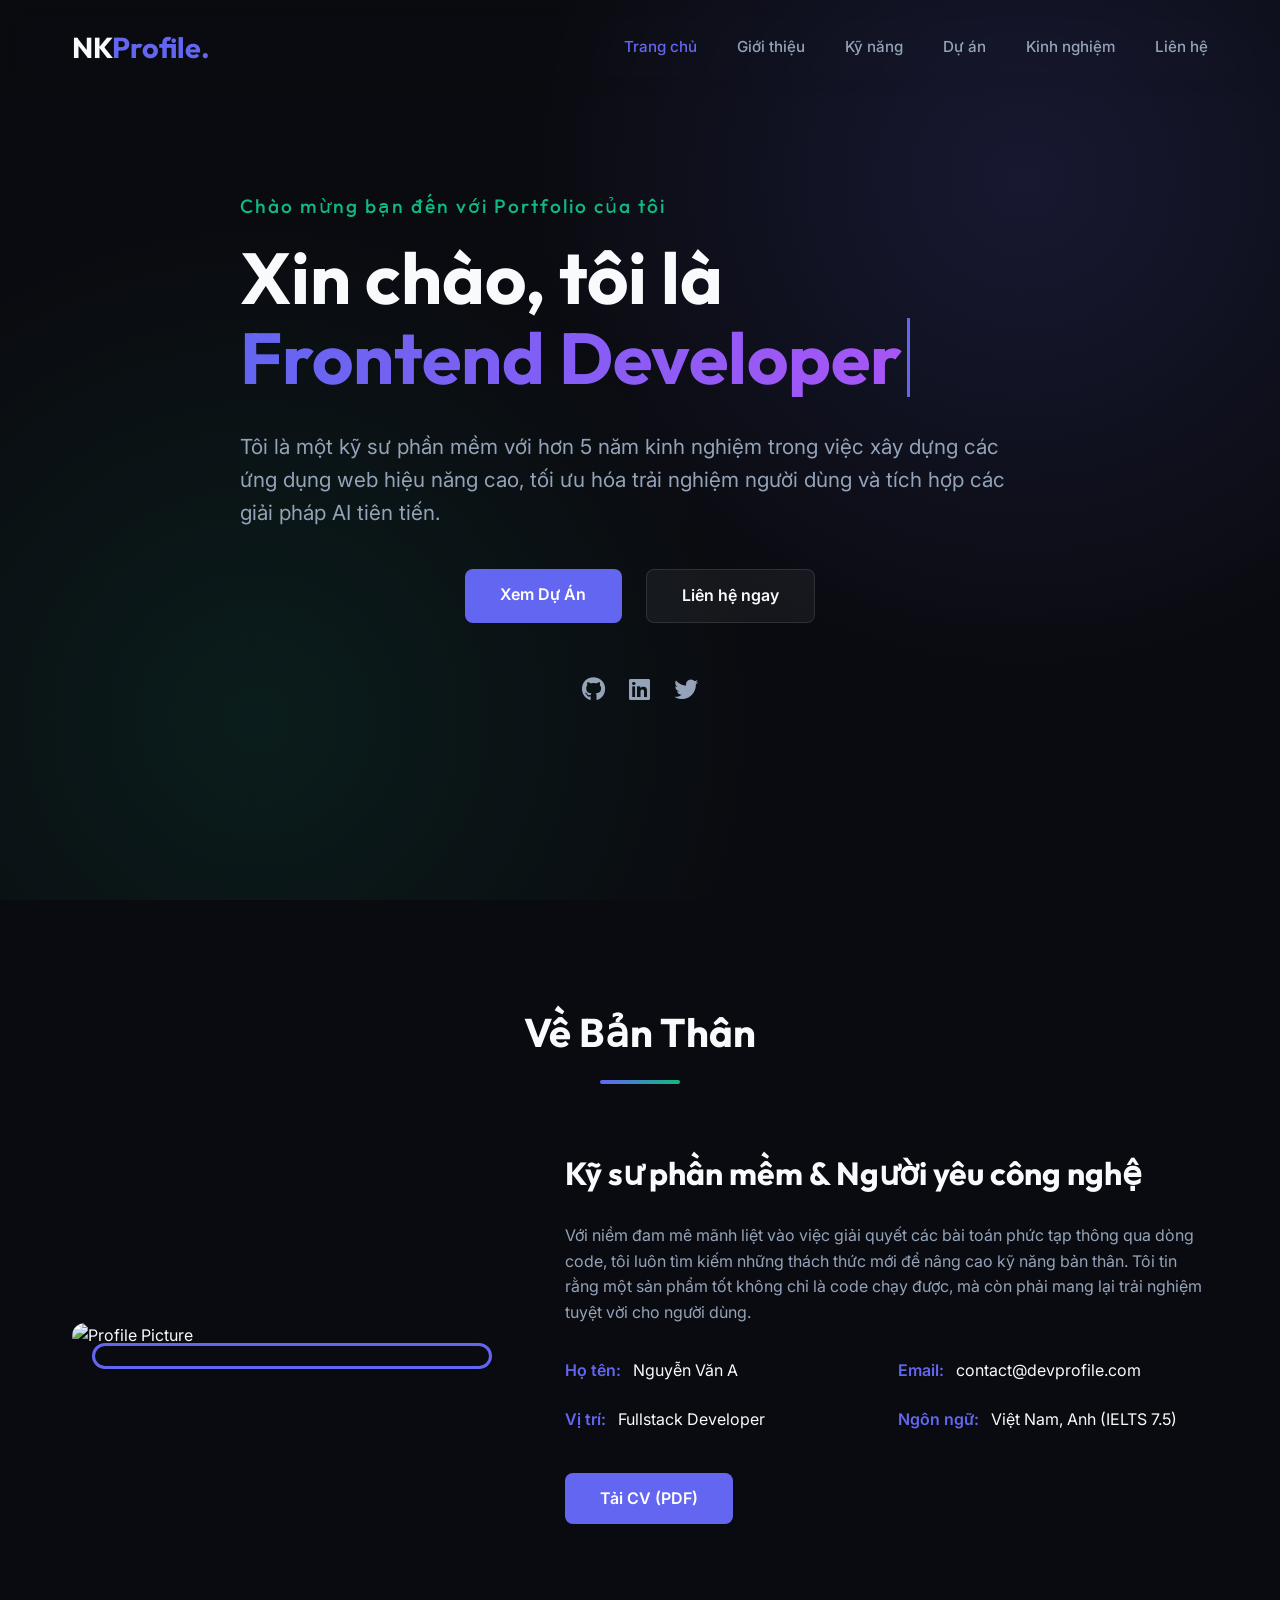
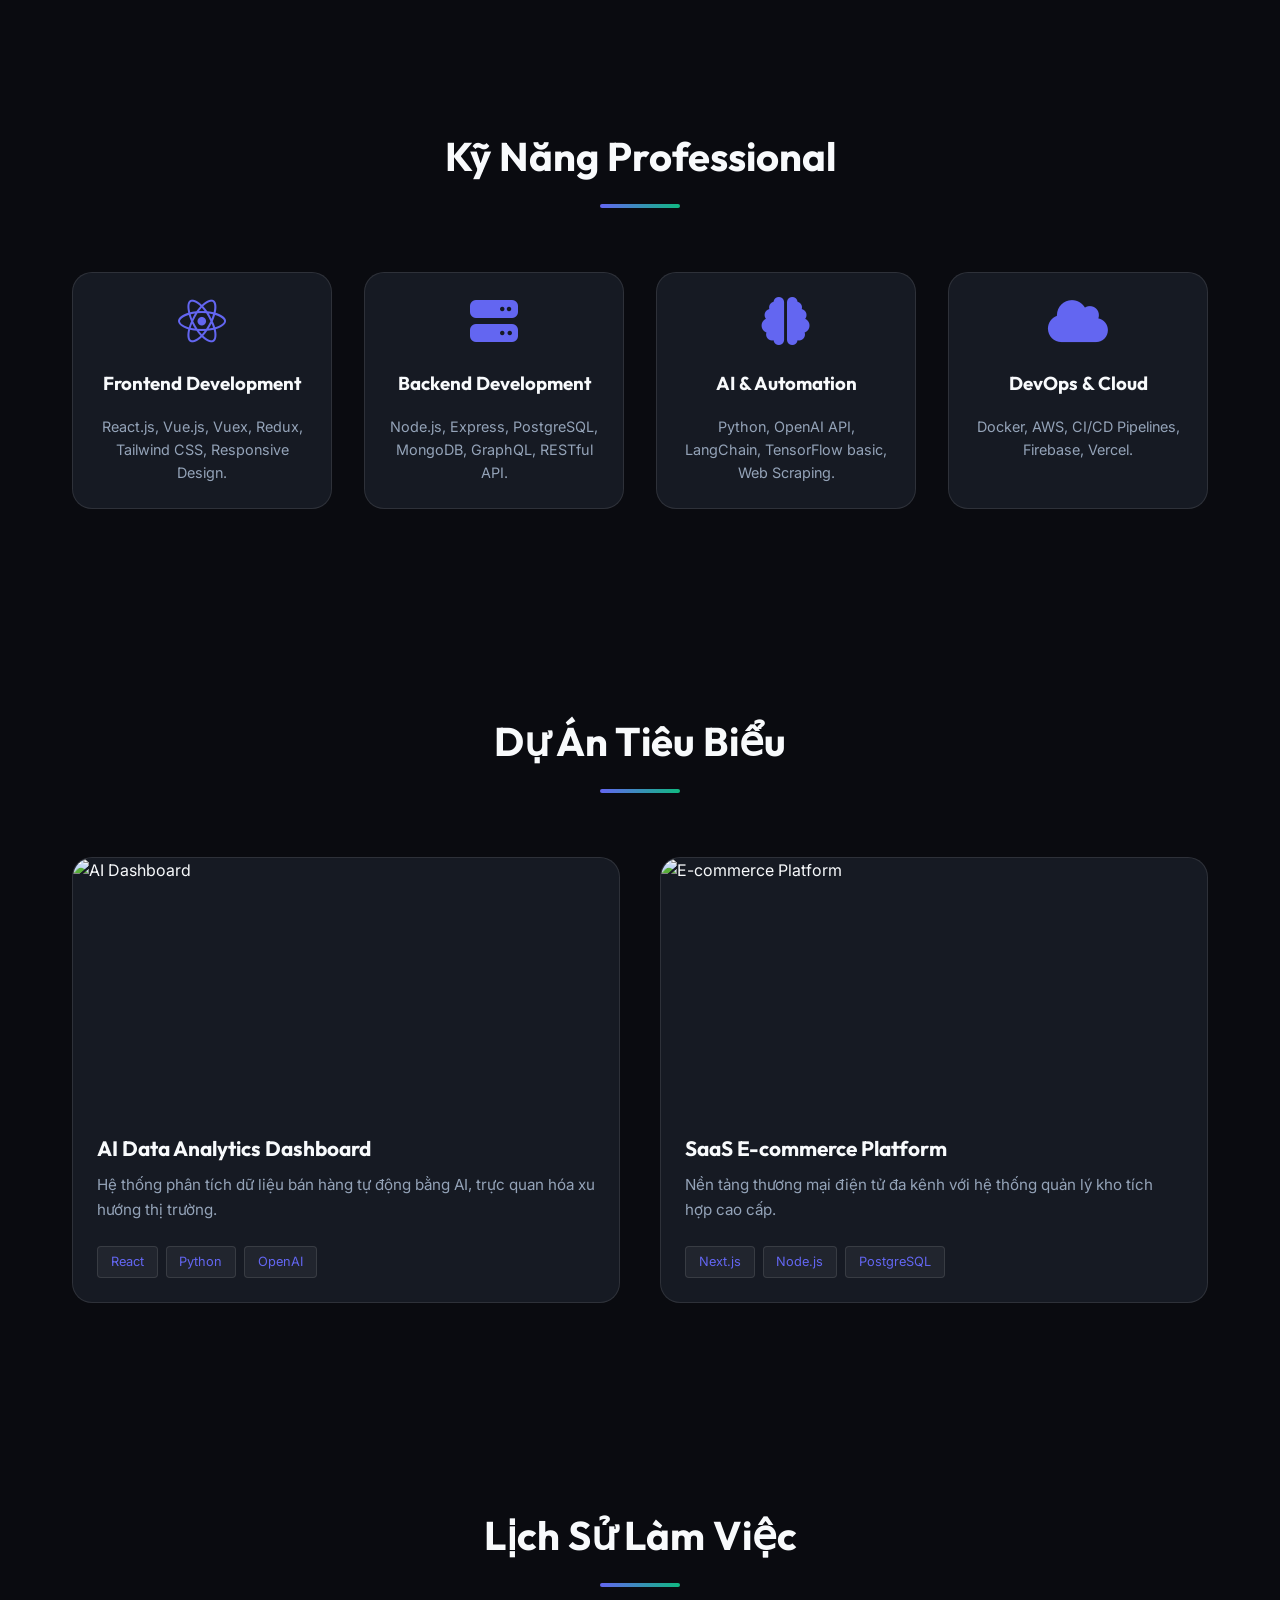
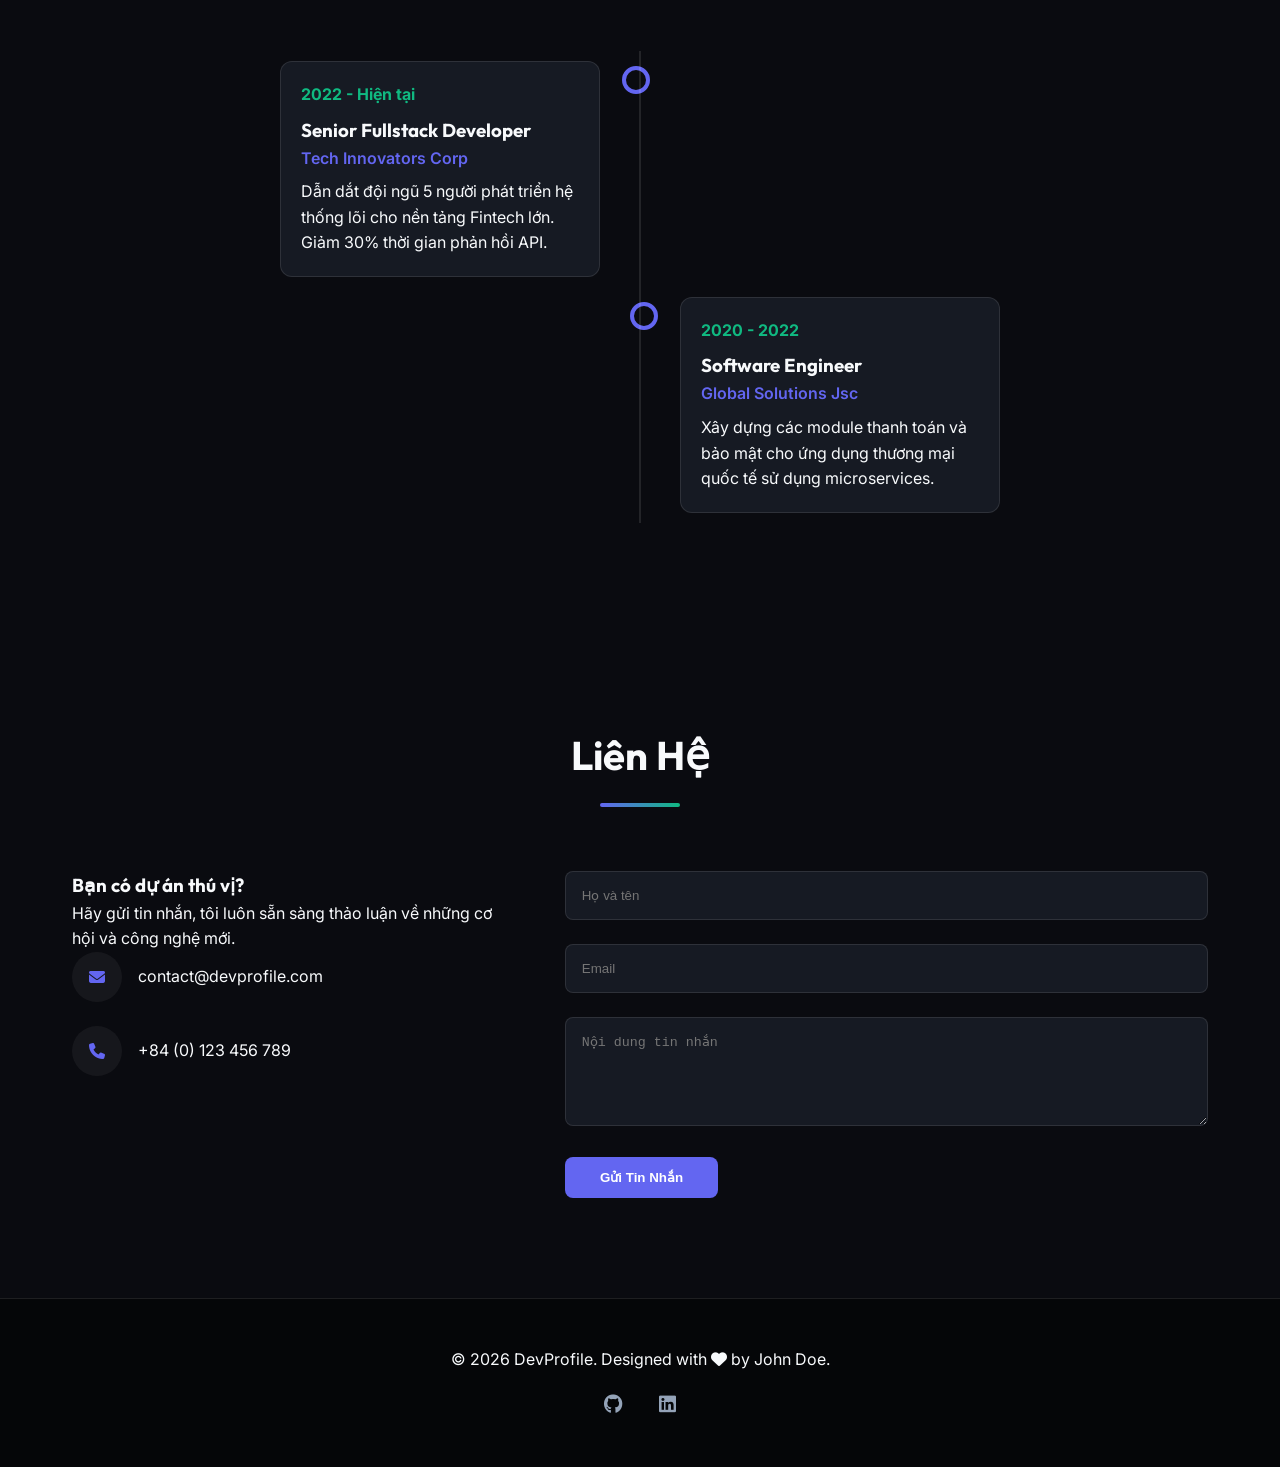
==== index.html @ 5a77b442 "demo" ====
<!DOCTYPE html>
<html lang="en">
<head>
    <meta charset="UTF-8">
    <meta name="viewport" content="width=device-width, initial-scale=1.0">
    <title>NK Developer Portfolio</title>
    
    <!-- Google Fonts -->
    <link rel="preconnect" href="https://fonts.googleapis.com">
    <link rel="preconnect" href="https://fonts.gstatic.com" crossorigin>
    <link href="https://fonts.googleapis.com/css2?family=Inter:wght@300;400;500;600;700&family=Outfit:wght@400;600;700&display=swap" rel="stylesheet">
    
    <!-- Font Awesome -->
    <link rel="stylesheet" href="https://cdnjs.cloudflare.com/ajax/libs/font-awesome/6.4.0/css/all.min.css">
    
    <!-- Global CSS -->
    <link rel="stylesheet" href="global.css">
    
    <!-- Component Specific CSS (Injected here for now) -->
    <link rel="stylesheet" href="components/navbar/navbar.css">
    <link rel="stylesheet" href="components/hero/hero.css">
    <link rel="stylesheet" href="components/about/about.css">
    <link rel="stylesheet" href="components/skills/skills.css">
    <link rel="stylesheet" href="components/projects/projects.css">
    <link rel="stylesheet" href="components/experience/experience.css">
    <link rel="stylesheet" href="components/contact/contact.css">
</head>
<body>

    <!-- Component Containers -->
    <div id="app-navbar"></div>
    
    <main>
        <div id="app-hero"></div>
        <div id="app-about"></div>
        <div id="app-skills"></div>
        <div id="app-projects"></div>
        <div id="app-experience"></div>
        <div id="app-contact"></div>
    </main>

    <div id="app-footer"></div>

    <!-- Main Module Script -->
    <script type="module" src="script.js"></script>

    <!-- Important Note for Developer:
         To run this modular version, you MUST use a local server (like Live Server in VS Code)
         because browser security policies block 'fetch' and 'ES Modules' on 'file://' URLs.
    -->
</body>
</html>
---- global.css ----
:root {
    /* Colors */
    --primary-color: #6366f1;
    --primary-hover: #4f46e5;
    --secondary-color: #10b981;
    --bg-dark: #0a0b10;
    --bg-card: #161a23;
    --text-main: #f8fafc;
    --text-muted: #94a3b8;
    --glass: rgba(255, 255, 255, 0.05);
    --glass-border: rgba(255, 255, 255, 0.1);
    
    /* Transitions */
    --transition: all 0.3s cubic-bezier(0.4, 0, 0.2, 1);
}

* {
    margin: 0;
    padding: 0;
    box-sizing: border-box;
}

html {
    scroll-behavior: smooth;
}

body {
    font-family: 'Inter', sans-serif;
    background-color: var(--bg-dark);
    color: var(--text-main);
    line-height: 1.6;
    overflow-x: hidden;
}

h1, h2, h3, h4, .logo {
    font-family: 'Outfit', sans-serif;
}

.container {
    max-width: 1200px;
    margin: 0 auto;
    padding: 0 2rem;
}

section {
    padding: 100px 0;
    scroll-margin-top: 80px; /* Bù trừ cho chiều cao của thanh Navbar cố định */
}

.section-title {
    text-align: center;
    margin-bottom: 4rem;
}

.section-title h2 {
    font-size: 2.5rem;
    margin-bottom: 1rem;
}

.underline {
    width: 80px;
    height: 4px;
    background: linear-gradient(90deg, var(--primary-color), var(--secondary-color));
    margin: 0 auto;
    border-radius: 2px;
}

.btn {
    padding: 0.8rem 2.2rem;
    border-radius: 8px;
    font-weight: 600;
    text-decoration: none;
    transition: var(--transition);
    display: inline-block;
    cursor: pointer;
    border: none;
}

.btn-primary {
    background-color: var(--primary-color);
    color: white;
}

.btn-primary:hover {
    background-color: var(--primary-hover);
    transform: translateY(-3px);
    box-shadow: 0 10px 20px rgba(99, 102, 241, 0.3);
}

.btn-secondary {
    border: 1px solid var(--glass-border);
    color: var(--text-main);
    background: var(--glass);
}

.btn-secondary:hover {
    background: rgba(255, 255, 255, 0.1);
    transform: translateY(-3px);
}

.reveal {
    opacity: 0;
    transform: translateY(30px);
    transition: all 0.8s ease;
}

.reveal.active {
    opacity: 1;
    transform: translateY(0);
}

footer {
    padding: 3rem 0;
    background: #050608;
    text-align: center;
    border-top: 1px solid var(--glass-border);
}
---- components/navbar/navbar.css ----
nav {
    position: fixed;
    top: 0;
    width: 100%;
    z-index: 1000;
    padding: 1.5rem 0;
    transition: var(--transition);
    backdrop-filter: blur(10px);
    background: transparent;
}

nav.scrolled {
    padding: 1rem 0;
    background: rgba(10, 11, 16, 0.9);
    border-bottom: 1px solid var(--glass-border);
}

.container-nav {
    display: flex;
    justify-content: space-between;
    align-items: center;
}

.logo {
    font-size: 1.8rem;
    font-weight: 700;
    color: var(--text-main);
    text-decoration: none;
}

.logo span {
    color: var(--primary-color);
}

.nav-links {
    display: flex;
    list-style: none;
    gap: 2.5rem;
}

.nav-links a {
    text-decoration: none;
    color: var(--text-muted);
    font-weight: 500;
    transition: var(--transition);
    font-size: 0.95rem;
}

.nav-links a:hover, .nav-links a.active {
    color: var(--primary-color);
}

.menu-toggle {
    display: none;
    font-size: 1.5rem;
    cursor: pointer;
}

@media (max-width: 768px) {
    .nav-links {
        position: fixed;
        top: 0;
        right: -100%;
        height: 100vh;
        width: 70%;
        background: var(--bg-dark);
        flex-direction: column;
        justify-content: center;
        align-items: center;
        transition: 0.5s;
    }
    
    .nav-links.active { right: 0; }
    .menu-toggle { display: block; }
}
---- components/hero/hero.css ----
.hero {
    height: 100vh;
    display: flex;
    align-items: center;
    justify-content: center;
    position: relative;
    background: radial-gradient(circle at 80% 20%, rgba(99, 102, 241, 0.15) 0%, transparent 40%),
                radial-gradient(circle at 20% 80%, rgba(16, 185, 129, 0.1) 0%, transparent 40%);
}

.hero-content {
    width: 100%;
    max-width: 1100px; /* Tăng thêm 20% so với 900px */
    text-align: left;
}

.sub-title {
    color: var(--secondary-color);
    font-size: 1.2rem;
    font-weight: 500;
    margin-bottom: 1rem;
    letter-spacing: 2px;
}

.main-heading {
    margin-bottom: 2rem;
    height: 160px; /* Khóa chiều cao cố định cho cụm tiêu đề để tránh nhảy layout */
    display: flex;
    flex-direction: column;
    justify-content: center;
}

.hero h1 {
    font-size: 4.5rem; /* Tăng kích thước font một chút cho cân xứng với chiều rộng mới */
    line-height: 1.1;
    margin: 0;
}

.highlight {
    display: inline-block;
    vertical-align: bottom;
    background: linear-gradient(90deg, var(--primary-color), #a855f7);
    -webkit-background-clip: text;
    background-clip: text;
    -webkit-text-fill-color: transparent;
    border-right: 3px solid var(--primary-color);
    padding-right: 5px;
    animation: blink 0.7s infinite;
}

@keyframes blink {
    0%, 100% { border-color: transparent; }
    50% { border-color: var(--primary-color); }
}

.hero-description {
    font-size: 1.3rem; /* Tăng nhẹ kích thước font */
    color: var(--text-muted);
    margin-bottom: 2.5rem;
    max-width: 800px;
    margin-left: auto;
    margin-right: auto;
}

.hero-btns {
    display: flex;
    justify-content: center;
    gap: 1.5rem;
    margin-bottom: 3rem;
}

.social-links {
    display: flex;
    justify-content: center;
    gap: 1.5rem;
}

.social-links a {
    color: var(--text-muted);
    font-size: 1.5rem;
    transition: var(--transition);
}

.social-links a:hover {
    color: var(--primary-color);
    transform: translateY(-5px);
}

@media (max-width: 992px) {
    .hero h1 { font-size: 3rem; }
    .main-heading { height: auto; min-height: 120px; }
}
---- components/about/about.css ----
.about-grid {
    display: grid;
    grid-template-columns: 1fr 1.5fr;
    gap: 4rem;
    align-items: center;
}

.image-box {
    position: relative;
    width: 100%;
    max-width: 400px;
}

.image-box img {
    width: 100%;
    border-radius: 20px;
    z-index: 2;
    position: relative;
}

.image-border {
    position: absolute;
    top: 20px;
    left: 20px;
    width: 100%;
    height: 100%;
    border: 3px solid var(--primary-color);
    border-radius: 20px;
    z-index: 1;
}

.about-text h3 {
    font-size: 2rem;
    margin-bottom: 1.5rem;
}

.about-text p {
    color: var(--text-muted);
    margin-bottom: 2rem;
}

.info-list {
    display: grid;
    grid-template-columns: 1fr 1fr;
    gap: 1.5rem;
    margin-bottom: 2.5rem;
}

.info-item .label {
    color: var(--primary-color);
    font-weight: 600;
    margin-right: 0.5rem;
}

@media (max-width: 992px) {
    .about-grid { grid-template-columns: 1fr; }
}

@media (max-width: 768px) {
    .info-list { grid-template-columns: 1fr; }
}
---- components/skills/skills.css ----
.skills-grid {
    display: grid;
    grid-template-columns: repeat(auto-fit, minmax(250px, 1fr));
    gap: 2rem;
}

.skill-card {
    background: var(--bg-card);
    padding: 1.5rem;
    border-radius: 20px;
    border: 1px solid var(--glass-border);
    transition: var(--transition);
    text-align: center;
}

.skill-card:hover {
    transform: translateY(-10px);
    border-color: var(--primary-color);
    box-shadow: 0 20px 40px rgba(0, 0, 0, 0.4);
}

.skill-card i {
    font-size: 3rem;
    color: var(--primary-color);
    margin-bottom: 1.5rem;
}

.skill-card h3 {
    margin-bottom: 1rem;
}

.skill-card p {
    color: var(--text-muted);
    font-size: 0.9rem;
}
---- components/projects/projects.css ----
.projects-grid {
    display: grid;
    grid-template-columns: repeat(auto-fit, minmax(350px, 1fr));
    gap: 2.5rem;
}

.project-card {
    background: var(--bg-card);
    border-radius: 20px;
    overflow: hidden;
    border: 1px solid var(--glass-border);
    transition: var(--transition);
}

.project-card:hover {
    transform: scale(1.02);
}

.project-img {
    position: relative;
    height: 250px;
    overflow: hidden;
}

.project-img img {
    width: 100%;
    height: 100%;
    object-fit: cover;
    transition: var(--transition);
}

.project-hover {
    position: absolute;
    inset: 0;
    background: rgba(99, 102, 241, 0.8);
    display: flex;
    justify-content: center;
    align-items: center;
    opacity: 0;
    transition: var(--transition);
}

.project-card:hover .project-hover {
    opacity: 1;
}

.project-links a {
    width: 50px;
    height: 50px;
    background: white;
    color: var(--primary-color);
    border-radius: 50%;
    display: inline-flex;
    justify-content: center;
    align-items: center;
    margin: 0 0.5rem;
    text-decoration: none;
    font-size: 1.2rem;
}

.project-info {
    padding: 1.5rem;
}

.project-info h4 {
    font-size: 1.3rem;
    margin-bottom: 0.5rem;
}

.project-info p {
    color: var(--text-muted);
    font-size: 0.950rem;
    margin-bottom: 1.5rem;
}

.tags {
    display: flex;
    flex-wrap: wrap;
    gap: 0.5rem;
}

.tags span {
    background: var(--glass);
    padding: 0.3rem 0.8rem;
    border-radius: 4px;
    font-size: 0.8rem;
    color: var(--primary-color);
    border: 1px solid var(--glass-border);
}
---- components/experience/experience.css ----
.timeline {
    position: relative;
    max-width: 800px;
    margin: 0 auto;
}

.timeline::after {
    content: '';
    position: absolute;
    width: 2px;
    background: var(--glass-border);
    top: 0;
    bottom: 0;
    left: 50%;
    margin-left: -1px;
}

.timeline-item {
    padding: 10px 40px;
    position: relative;
    width: 50%;
}

.timeline-item::after {
    content: '';
    position: absolute;
    width: 20px;
    height: 20px;
    right: -10px;
    background-color: var(--bg-dark);
    border: 4px solid var(--primary-color);
    top: 15px;
    border-radius: 50%;
    z-index: 1;
}

.left { left: 0; }
.right { left: 50%; }

.right::after { left: -10px; }

.timeline-content {
    padding: 20px;
    background: var(--bg-card);
    border-radius: 12px;
    border: 1px solid var(--glass-border);
}

.date {
    color: var(--secondary-color);
    font-weight: 700;
    display: block;
    margin-bottom: 0.5rem;
}

.company {
    color: var(--primary-color);
    font-weight: 600;
    margin-bottom: 0.5rem;
}

@media (max-width: 992px) {
    .timeline::after { left: 31px; }
    .timeline-item { 
        width: 100%; 
        padding-left: 70px; 
        padding-right: 25px;
        left: 0 !important; /* Đảm bảo các item bên phải quay về lề trái */
    }
    .timeline-item::after { 
        left: 21px !important; /* Dùng !important để override các class left/right cụ thể */
    }
}
---- components/contact/contact.css ----
.contact-grid {
    display: grid;
    grid-template-columns: 1fr 1.5fr;
    gap: 4rem;
}

.detail-item {
    display: flex;
    align-items: center;
    gap: 1rem;
    margin-bottom: 1.5rem;
}

.detail-item i {
    width: 50px;
    height: 50px;
    background: var(--glass);
    border-radius: 50%;
    display: flex;
    justify-content: center;
    align-items: center;
    color: var(--primary-color);
}

.contact-form .form-group {
    margin-bottom: 1.5rem;
}

.contact-form input, .contact-form textarea {
    width: 100%;
    padding: 1rem;
    background: var(--bg-card);
    border: 1px solid var(--glass-border);
    border-radius: 8px;
    color: white;
    outline: none;
    transition: var(--transition);
}

.contact-form input:focus, .contact-form textarea:focus {
    border-color: var(--primary-color);
}

@media (max-width: 992px) {
    .contact-grid { grid-template-columns: 1fr; }
}
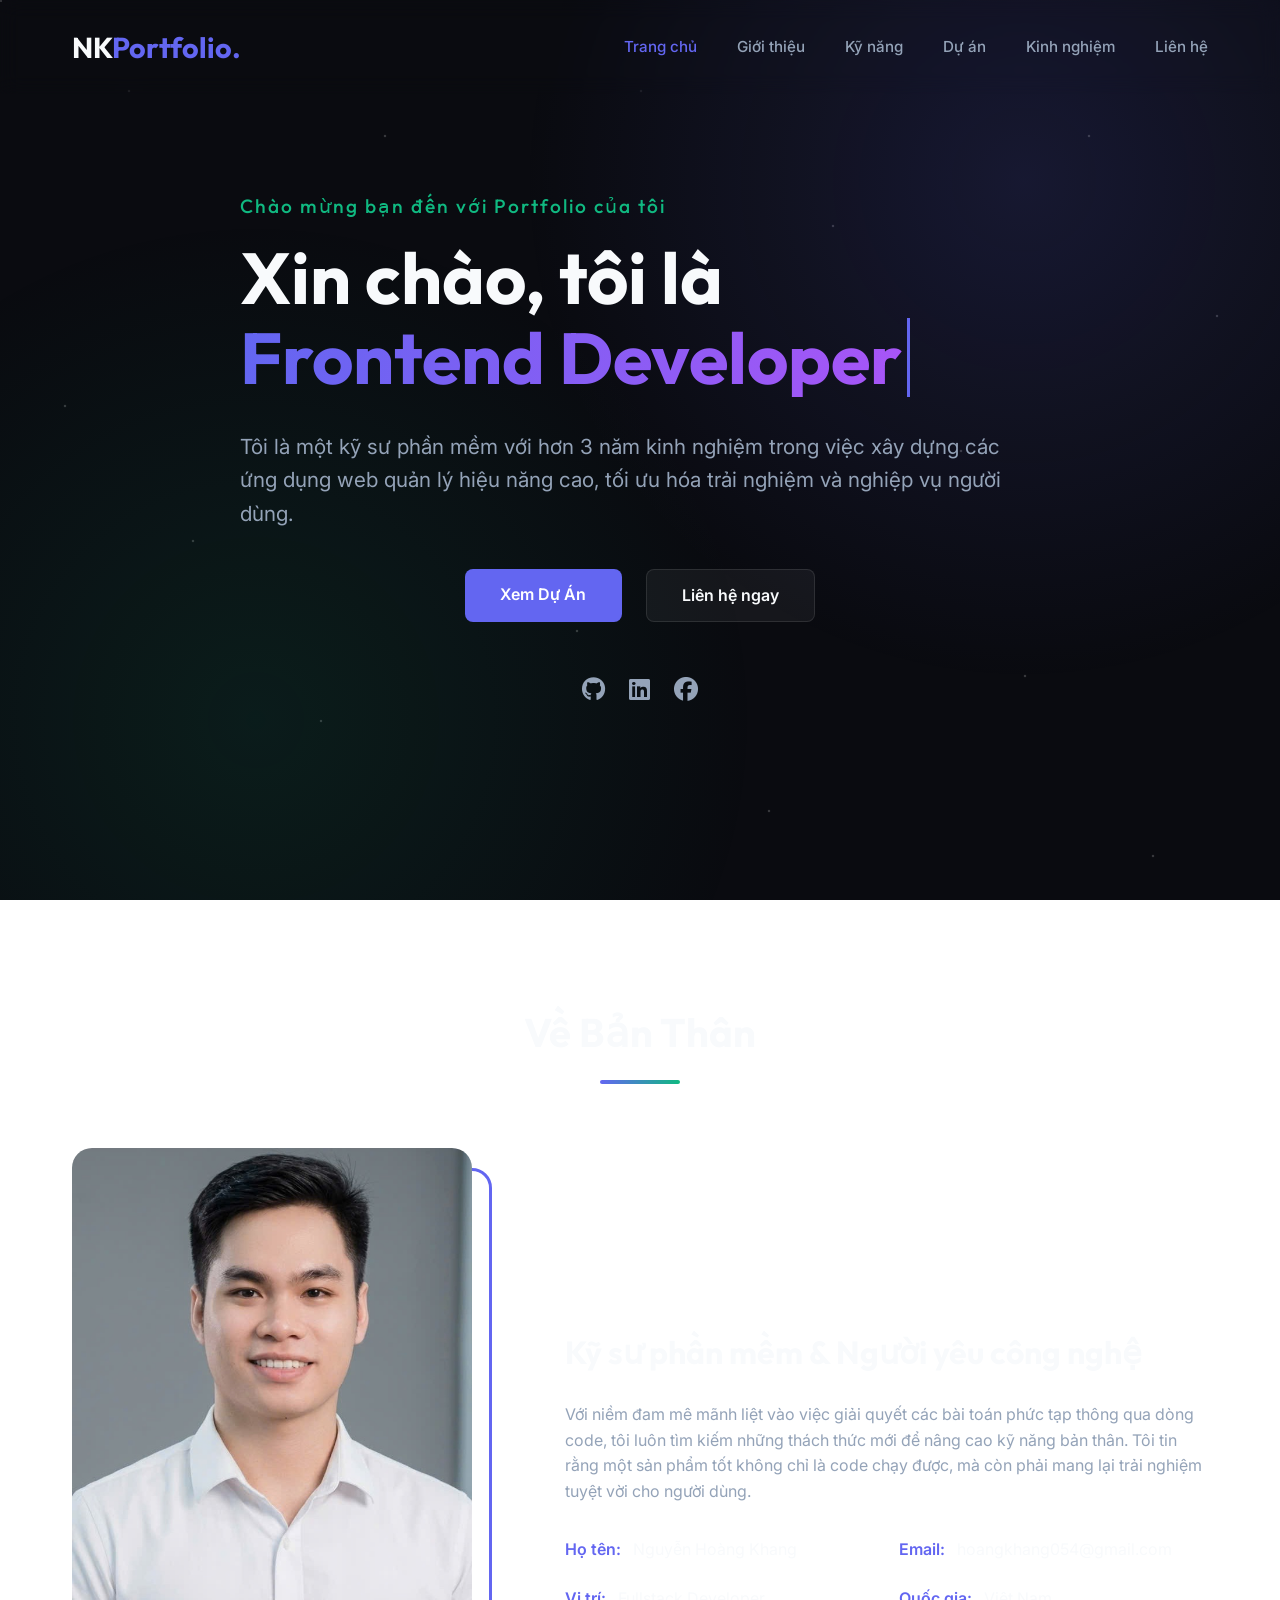
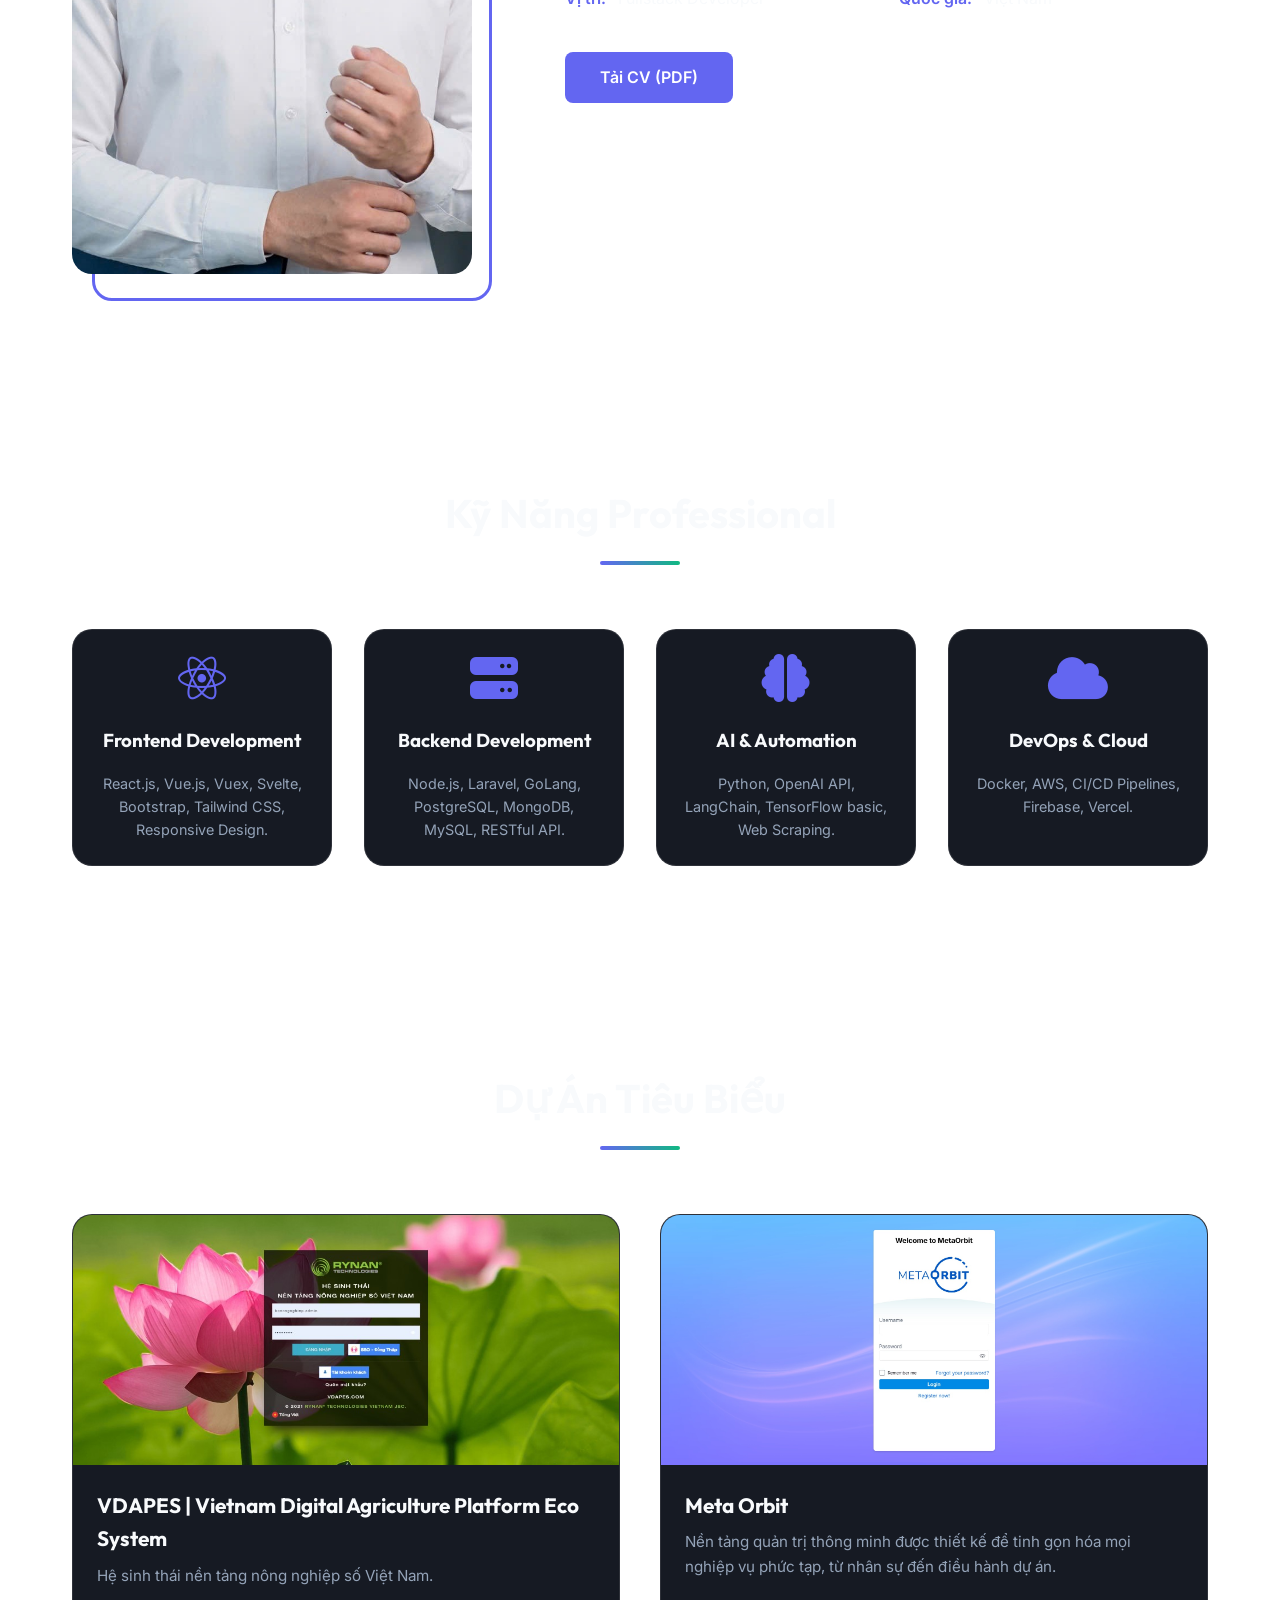
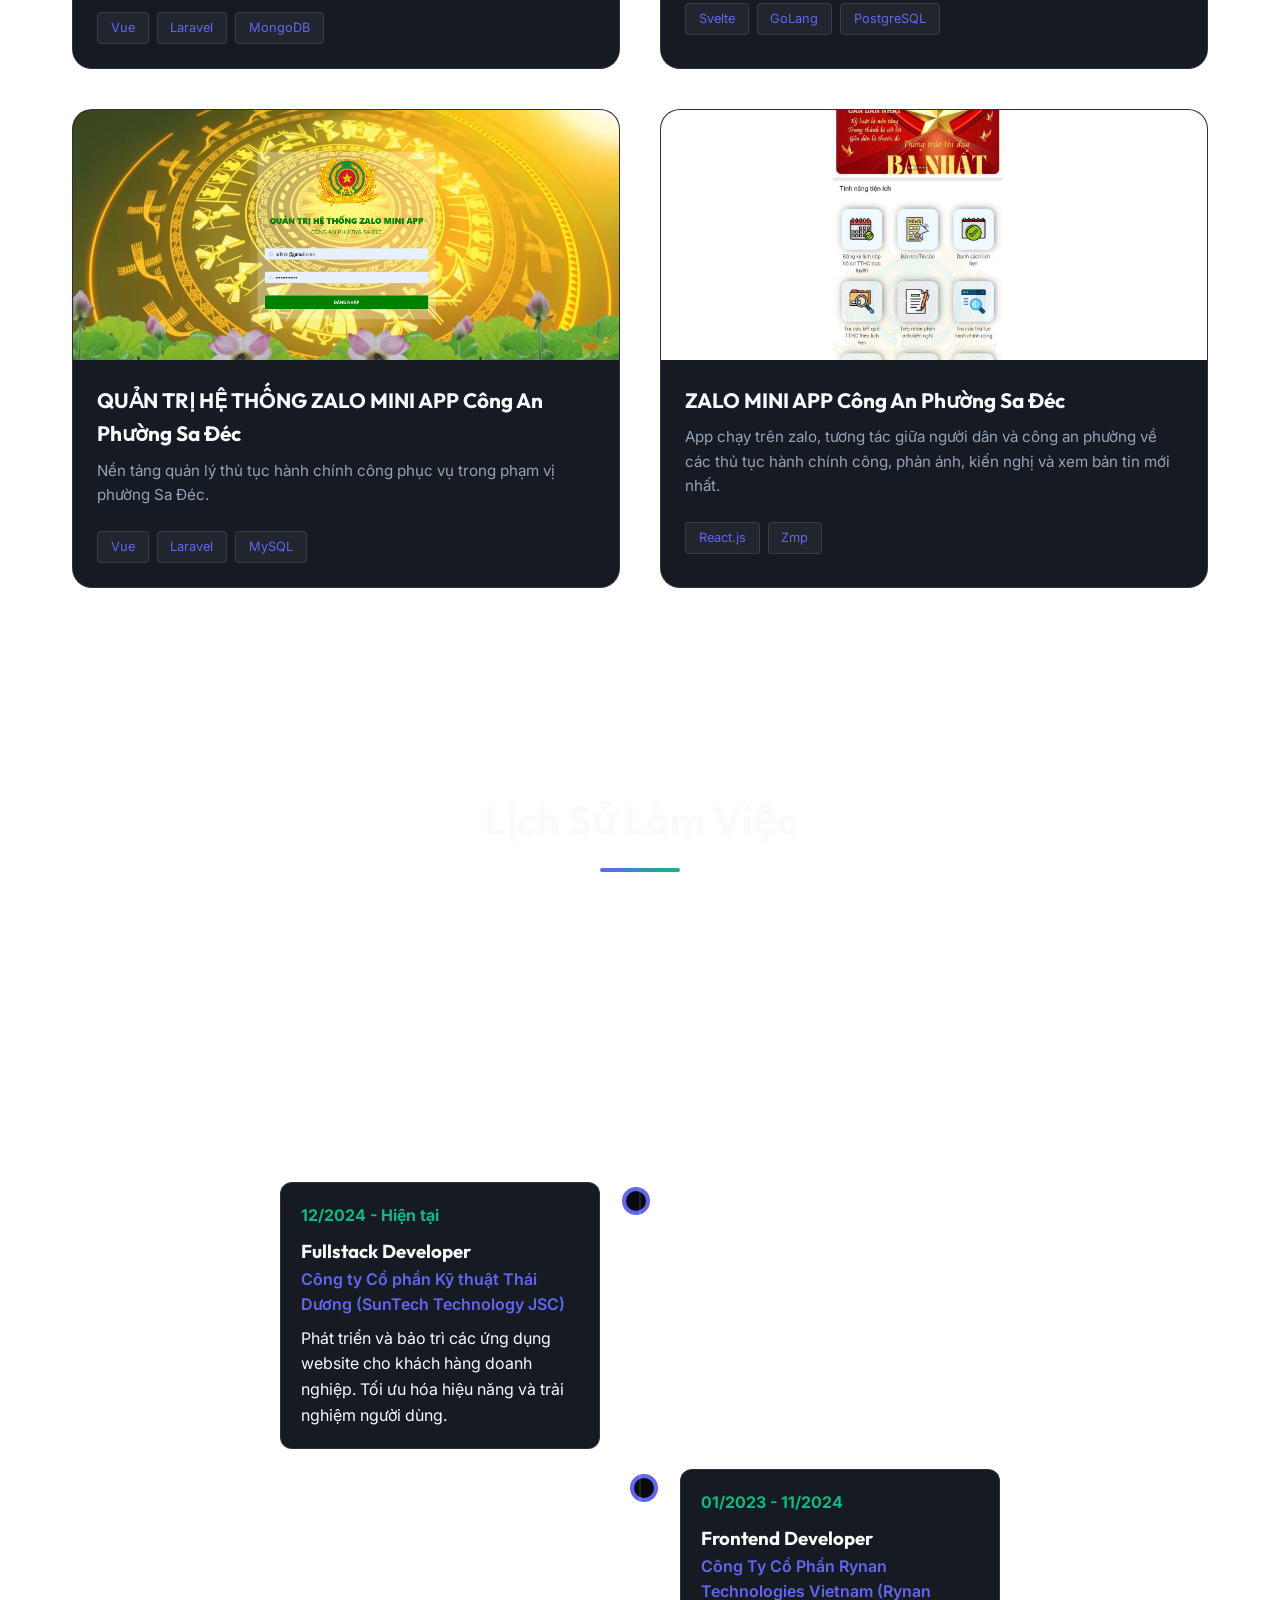
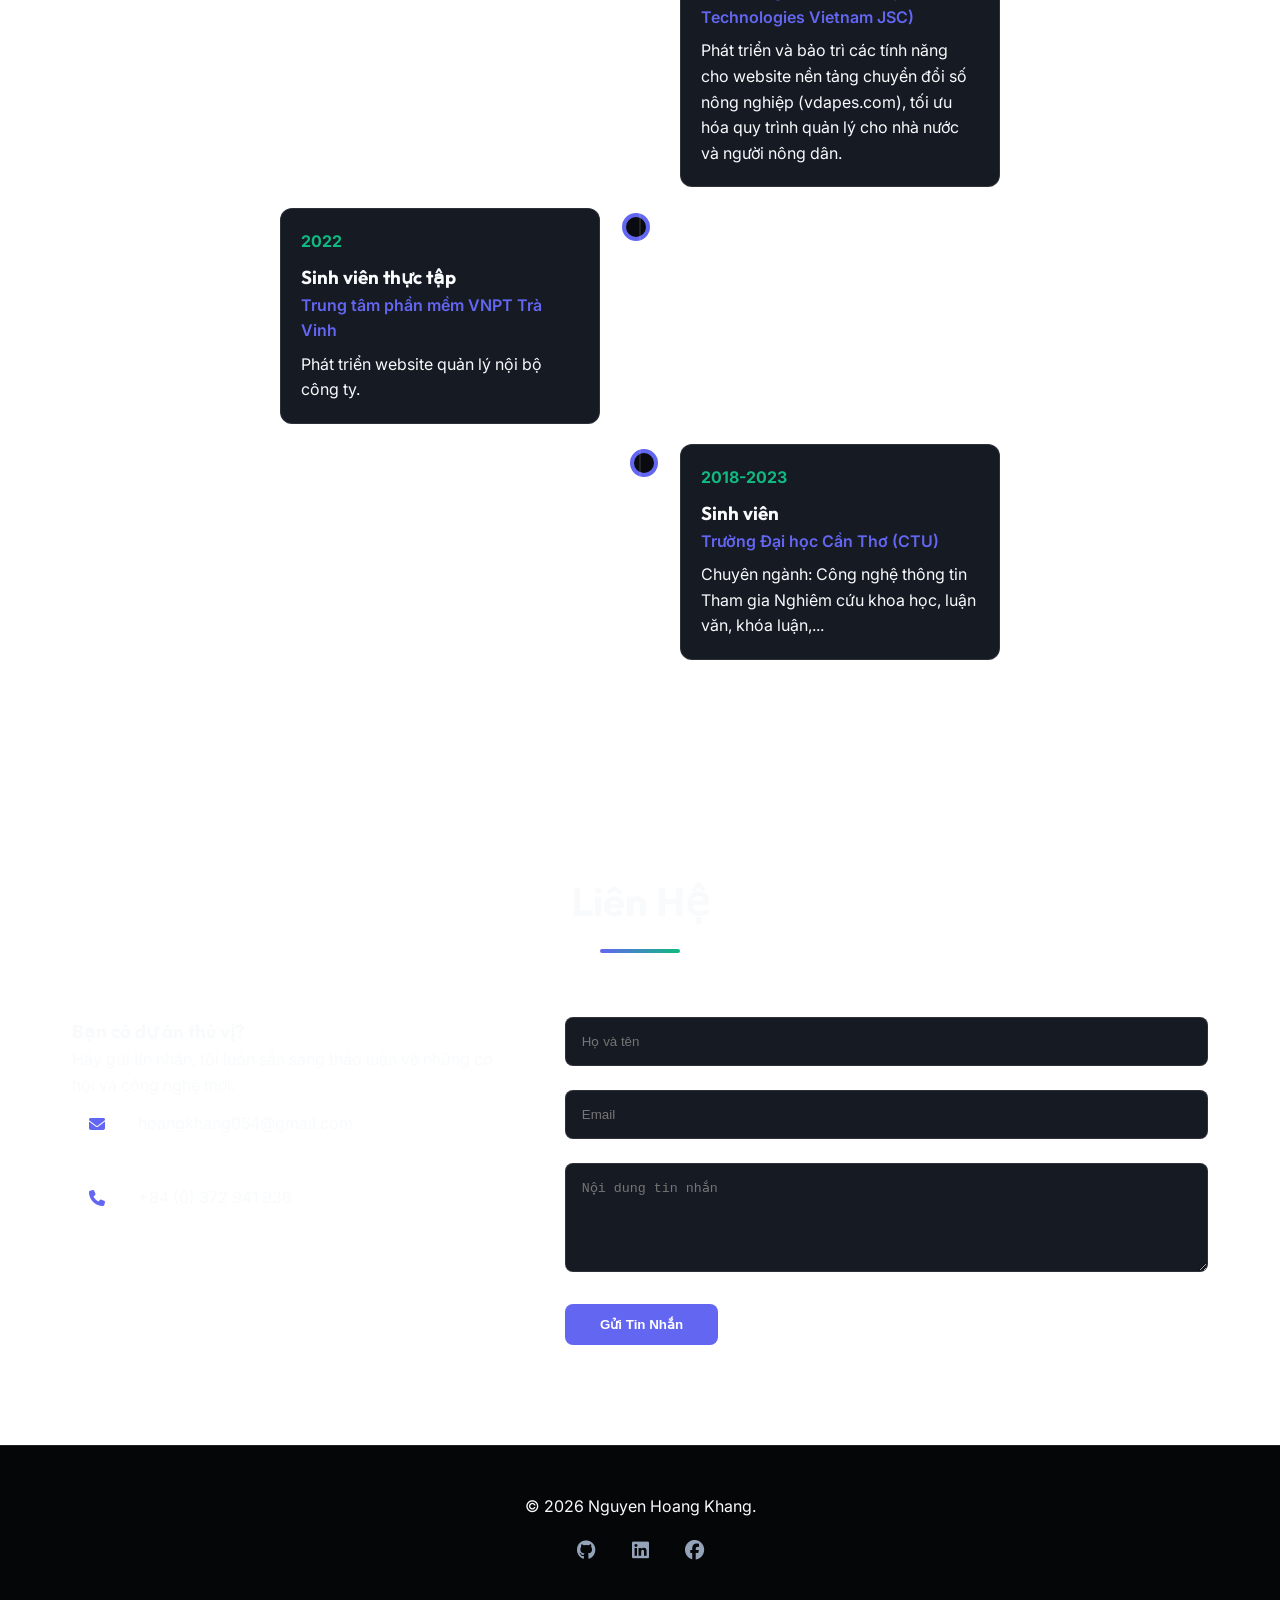
==== commit 6d84239e: "update" ====
--- a/index.html
+++ b/index.html
@@ -4,6 +4,7 @@
     <meta charset="UTF-8">
     <meta name="viewport" content="width=device-width, initial-scale=1.0">
     <title>NK Developer Portfolio</title>
+    <link rel="icon" type="image/svg+xml" href="assets/images/favicon.svg">
     
     <!-- Google Fonts -->
     <link rel="preconnect" href="https://fonts.googleapis.com">
@@ -26,6 +27,21 @@
     <link rel="stylesheet" href="components/contact/contact.css">
 </head>
 <body>
+    <!-- Background Effects -->
+    <div class="stars-container">
+        <div class="star"></div>
+        <div class="star"></div>
+        <div class="star"></div>
+        <div class="star"></div>
+        <div class="star"></div>
+        <div class="star"></div>
+        <div class="star"></div>
+        <div class="star"></div>
+    </div>
+
+    <!-- Custom Cursor -->
+    <div class="cursor-dot"></div>
+    <div class="cursor-outline"></div>
 
     <!-- Component Containers -->
     <div id="app-navbar"></div>
--- a/global.css
+++ b/global.css
@@ -14,6 +14,89 @@
     --transition: all 0.3s cubic-bezier(0.4, 0, 0.2, 1);
 }
 
+/* Background Stars */
+.stars-container {
+    position: fixed;
+    top: 0;
+    left: 0;
+    width: 100%;
+    height: 100vh;
+    z-index: -1;
+    overflow: hidden;
+    background-color: #0a0b10; /* Original dark background */
+}
+
+/* Twinkling Static Stars */
+.stars-container::before {
+    content: "";
+    position: absolute;
+    width: 2px;
+    height: 2px;
+    background: white;
+    box-shadow: 
+        10vw 10vh 1px #fff, 20vw 30vh 1px #fff, 30vw 15vh 1px #fff, 40vw 40vh 1px #fff, 
+        50vw 10vh 1px #fff, 65vw 25vh 1px #fff, 75vw 50vh 1px #fff, 85vw 15vh 1px #fff,
+        15vw 60vh 1px #fff, 25vw 80vh 1px #fff, 45vw 70vh 1px #fff, 60vw 90vh 1px #fff,
+        80vw 75vh 1px #fff, 90vw 95vh 1px #fff, 5vw 45vh 1px #fff, 95vw 35vh 1px #fff;
+    border-radius: 50%;
+    opacity: 0.3;
+    animation: twinkle 5s infinite alternate;
+}
+
+@keyframes twinkle {
+    from { opacity: 0.1; }
+    to { opacity: 0.5; }
+}
+
+.star {
+    position: absolute;
+    top: -50px;
+    left: -100px;
+    width: 2px;
+    height: 2px;
+    background: #fff;
+    border-radius: 50%;
+    box-shadow: 0 0 10px 2px rgba(255, 255, 255, 0.5);
+    animation: shooting-star linear infinite;
+    opacity: 0;
+}
+
+.star::before {
+    content: '';
+    position: absolute;
+    top: 50%;
+    transform: translateY(-50%);
+    width: 150px;
+    height: 1px;
+    background: linear-gradient(-90deg, #fff, transparent);
+}
+
+@keyframes shooting-star {
+    0% {
+        transform: rotate(20deg) translateX(0);
+        opacity: 0;
+    }
+    10% {
+        opacity: 1;
+    }
+    90% {
+        opacity: 1;
+    }
+    100% {
+        transform: rotate(20deg) translateX(120vw);
+        opacity: 0;
+    }
+}
+
+.star:nth-child(1) { top: 10%; left: -10%; animation-delay: 0s; animation-duration: 3s; }
+.star:nth-child(2) { top: 25%; left: -20%; animation-delay: 4s; animation-duration: 4s; }
+.star:nth-child(3) { top: 40%; left: -5%; animation-delay: 7s; animation-duration: 3.5s; }
+.star:nth-child(4) { top: 5%; left: -15%; animation-delay: 2s; animation-duration: 5s; }
+.star:nth-child(5) { top: 60%; left: -25%; animation-delay: 5s; animation-duration: 4.5s; }
+.star:nth-child(6) { top: 15%; left: -10%; animation-delay: 9s; animation-duration: 4s; }
+.star:nth-child(7) { top: 80%; left: -5%; animation-delay: 1s; animation-duration: 3.2s; }
+.star:nth-child(8) { top: 35%; left: -30%; animation-delay: 3s; animation-duration: 4.8s; }
+
 * {
     margin: 0;
     padding: 0;
@@ -26,7 +109,7 @@
 
 body {
     font-family: 'Inter', sans-serif;
-    background-color: var(--bg-dark);
+    background-color: transparent;
     color: var(--text-main);
     line-height: 1.6;
     overflow-x: hidden;
@@ -98,16 +181,40 @@
     transform: translateY(-3px);
 }
 
+/* Reveal Animations */
 .reveal {
     opacity: 0;
-    transform: translateY(30px);
-    transition: all 0.8s ease;
+    transition: all 0.8s cubic-bezier(0.17, 0.55, 0.55, 1);
+    will-change: transform, opacity;
+}
+
+.fade-up {
+    transform: translateY(50px);
+}
+
+.fade-left {
+    transform: translateX(-50px);
+}
+
+.fade-right {
+    transform: translateX(50px);
+}
+
+.zoom-in {
+    transform: scale(0.9);
 }
 
 .reveal.active {
     opacity: 1;
-    transform: translateY(0);
-}
+    transform: translate(0, 0) scale(1);
+}
+
+/* Delay classes for staggered animations */
+.delay-100 { transition-delay: 100ms; }
+.delay-200 { transition-delay: 200ms; }
+.delay-300 { transition-delay: 300ms; }
+.delay-400 { transition-delay: 400ms; }
+.delay-500 { transition-delay: 500ms; }
 
 footer {
     padding: 3rem 0;
@@ -115,3 +222,54 @@
     text-align: center;
     border-top: 1px solid var(--glass-border);
 }
+
+/* Custom Cursor */
+.cursor-dot,
+.cursor-outline {
+    display: none; /* Ẩn mặc định */
+    pointer-events: none;
+    position: fixed;
+    top: 0;
+    left: 0;
+    transform: translate(-50%, -50%);
+    border-radius: 50%;
+    z-index: 9999;
+    transition: opacity 0.3s ease, transform 0.3s ease;
+    opacity: 0;
+}
+
+/* Chỉ hiển thị và ẩn con trỏ mặc định trên thiết bị có chuột (Desktop) */
+@media (pointer: fine) {
+    .cursor-dot,
+    .cursor-outline {
+        display: block;
+    }
+
+    body, a, button, .btn, .menu-toggle {
+        cursor: none !important;
+    }
+}
+
+.cursor-dot {
+    width: 8px;
+    height: 8px;
+    background-color: var(--primary-color);
+}
+
+.cursor-outline {
+    width: 40px;
+    height: 40px;
+    border: 2px solid var(--primary-color);
+}
+
+/* Hover effect for cursor */
+.cursor-hover .cursor-dot {
+    transform: translate(-50%, -50%) scale(1.5);
+    background-color: var(--secondary-color);
+}
+
+.cursor-hover .cursor-outline {
+    transform: translate(-50%, -50%) scale(1.5);
+    border-color: var(--secondary-color);
+    background-color: rgba(16, 185, 129, 0.1);
+}
--- a/components/navbar/navbar.css
+++ b/components/navbar/navbar.css
@@ -54,6 +54,27 @@
     display: none;
     font-size: 1.5rem;
     cursor: pointer;
+    color: var(--text-main);
+}
+
+.nav-close {
+    display: none;
+}
+
+.nav-overlay {
+    position: fixed;
+    inset: 0;
+    background: rgba(0, 0, 0, 0.6);
+    backdrop-filter: blur(4px);
+    z-index: 998;
+    opacity: 0;
+    pointer-events: none;
+    transition: var(--transition);
+}
+
+.nav-overlay.active {
+    opacity: 1;
+    pointer-events: auto;
 }
 
 @media (max-width: 768px) {
@@ -62,14 +83,35 @@
         top: 0;
         right: -100%;
         height: 100vh;
-        width: 70%;
-        background: var(--bg-dark);
+        width: 260px; /* Thân menu nhỏ hơn */
+        background: var(--bg-card);
         flex-direction: column;
-        justify-content: center;
-        align-items: center;
-        transition: 0.5s;
+        justify-content: flex-start;
+        align-items: flex-start;
+        padding: 5rem 2rem;
+        gap: 1.5rem;
+        transition: 0.4s cubic-bezier(0.4, 0, 0.2, 1);
+        z-index: 999;
+        box-shadow: -10px 0 30px rgba(0, 0, 0, 0.5);
     }
     
     .nav-links.active { right: 0; }
+    
     .menu-toggle { display: block; }
+
+    .nav-close {
+        display: block;
+        position: absolute;
+        top: 1.5rem;
+        right: 1.5rem;
+        font-size: 1.8rem;
+        cursor: pointer;
+        color: var(--text-main);
+    }
+
+    .nav-links a {
+        font-size: 1.1rem;
+        width: 100%;
+        padding: 0.5rem 0;
+    }
 }
--- a/components/about/about.css
+++ b/components/about/about.css
@@ -53,7 +53,20 @@
 }
 
 @media (max-width: 992px) {
-    .about-grid { grid-template-columns: 1fr; }
+    .about-grid { 
+        grid-template-columns: 1fr;
+        text-align: center;
+    }
+    
+    .image-box {
+        margin: 0 auto 3rem;
+    }
+
+    .info-list {
+        text-align: left;
+        max-width: 400px;
+        margin: 0 auto 2.5rem;
+    }
 }
 
 @media (max-width: 768px) {
--- a/components/projects/projects.css
+++ b/components/projects/projects.css
@@ -1,7 +1,13 @@
 .projects-grid {
     display: grid;
-    grid-template-columns: repeat(auto-fit, minmax(350px, 1fr));
+    grid-template-columns: 1fr;
     gap: 2.5rem;
+}
+
+@media (min-width: 768px) {
+    .projects-grid {
+        grid-template-columns: repeat(2, 1fr);
+    }
 }
 
 .project-card {
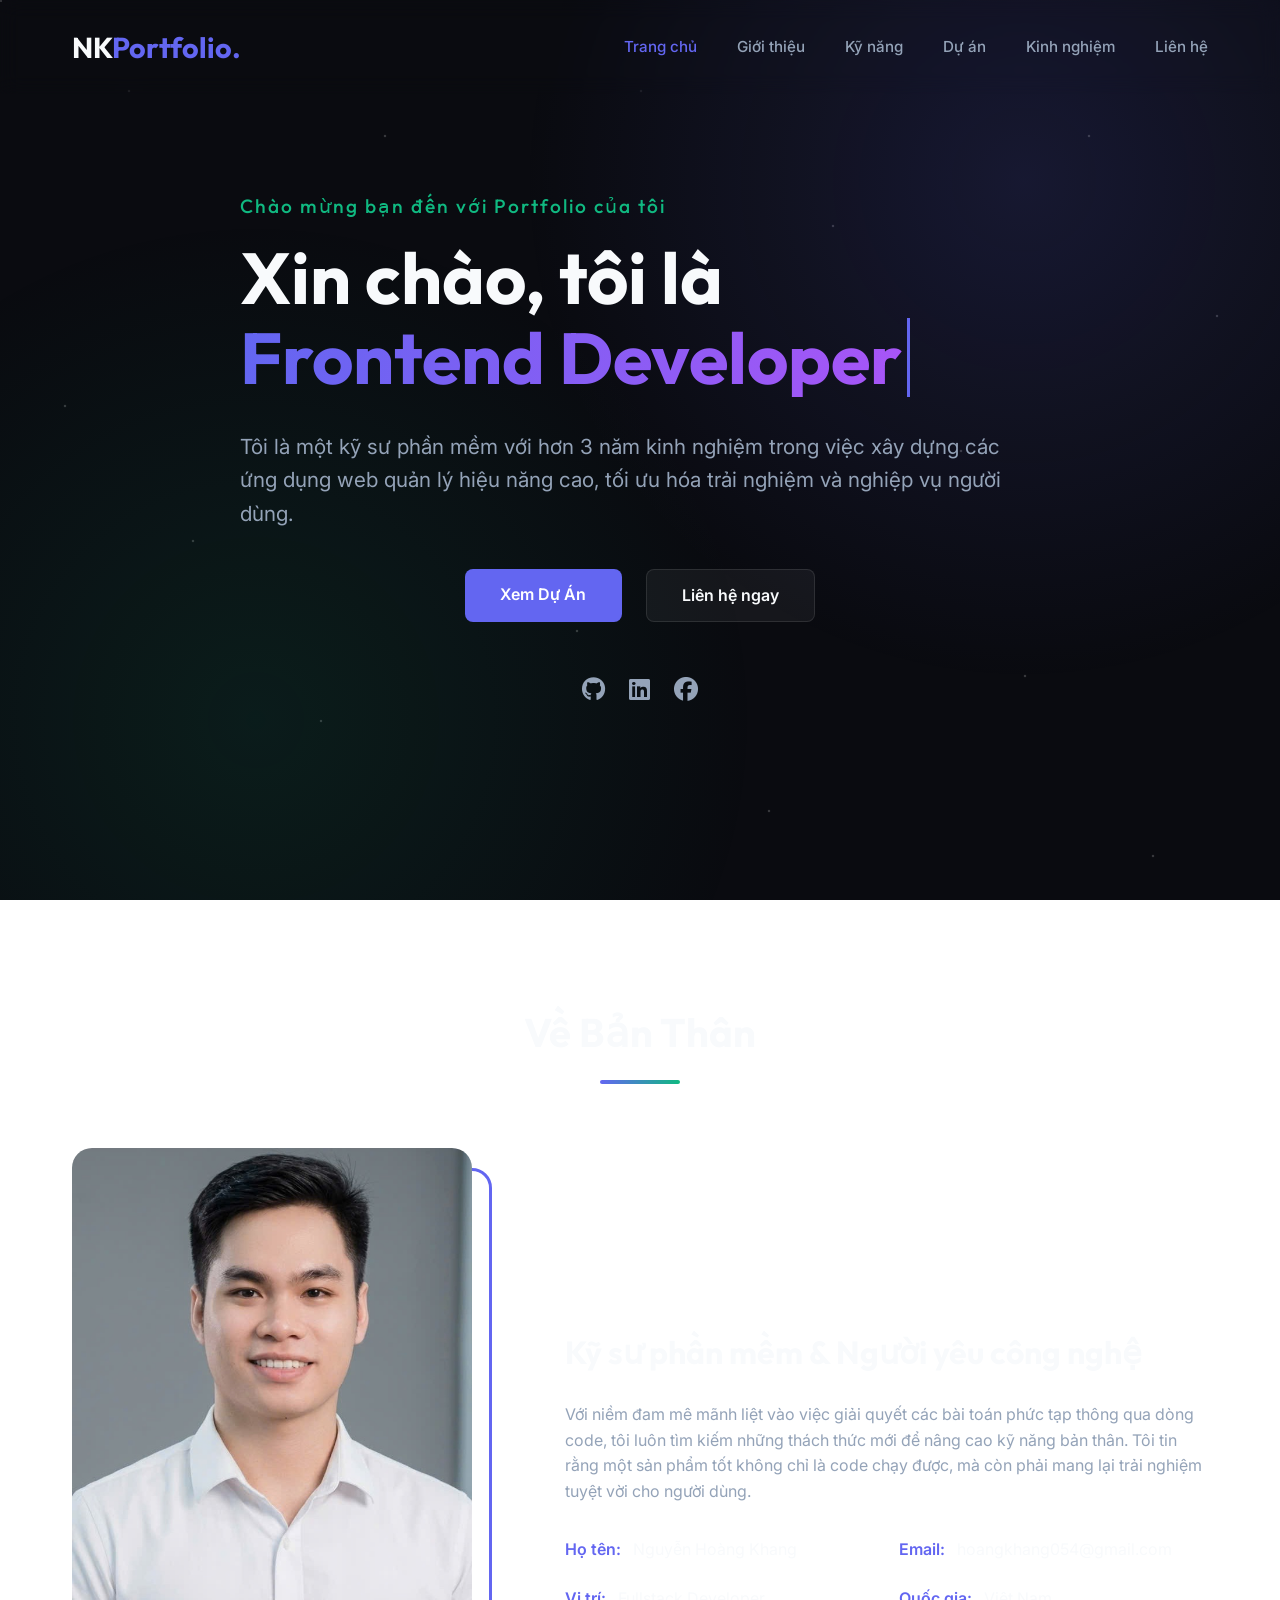
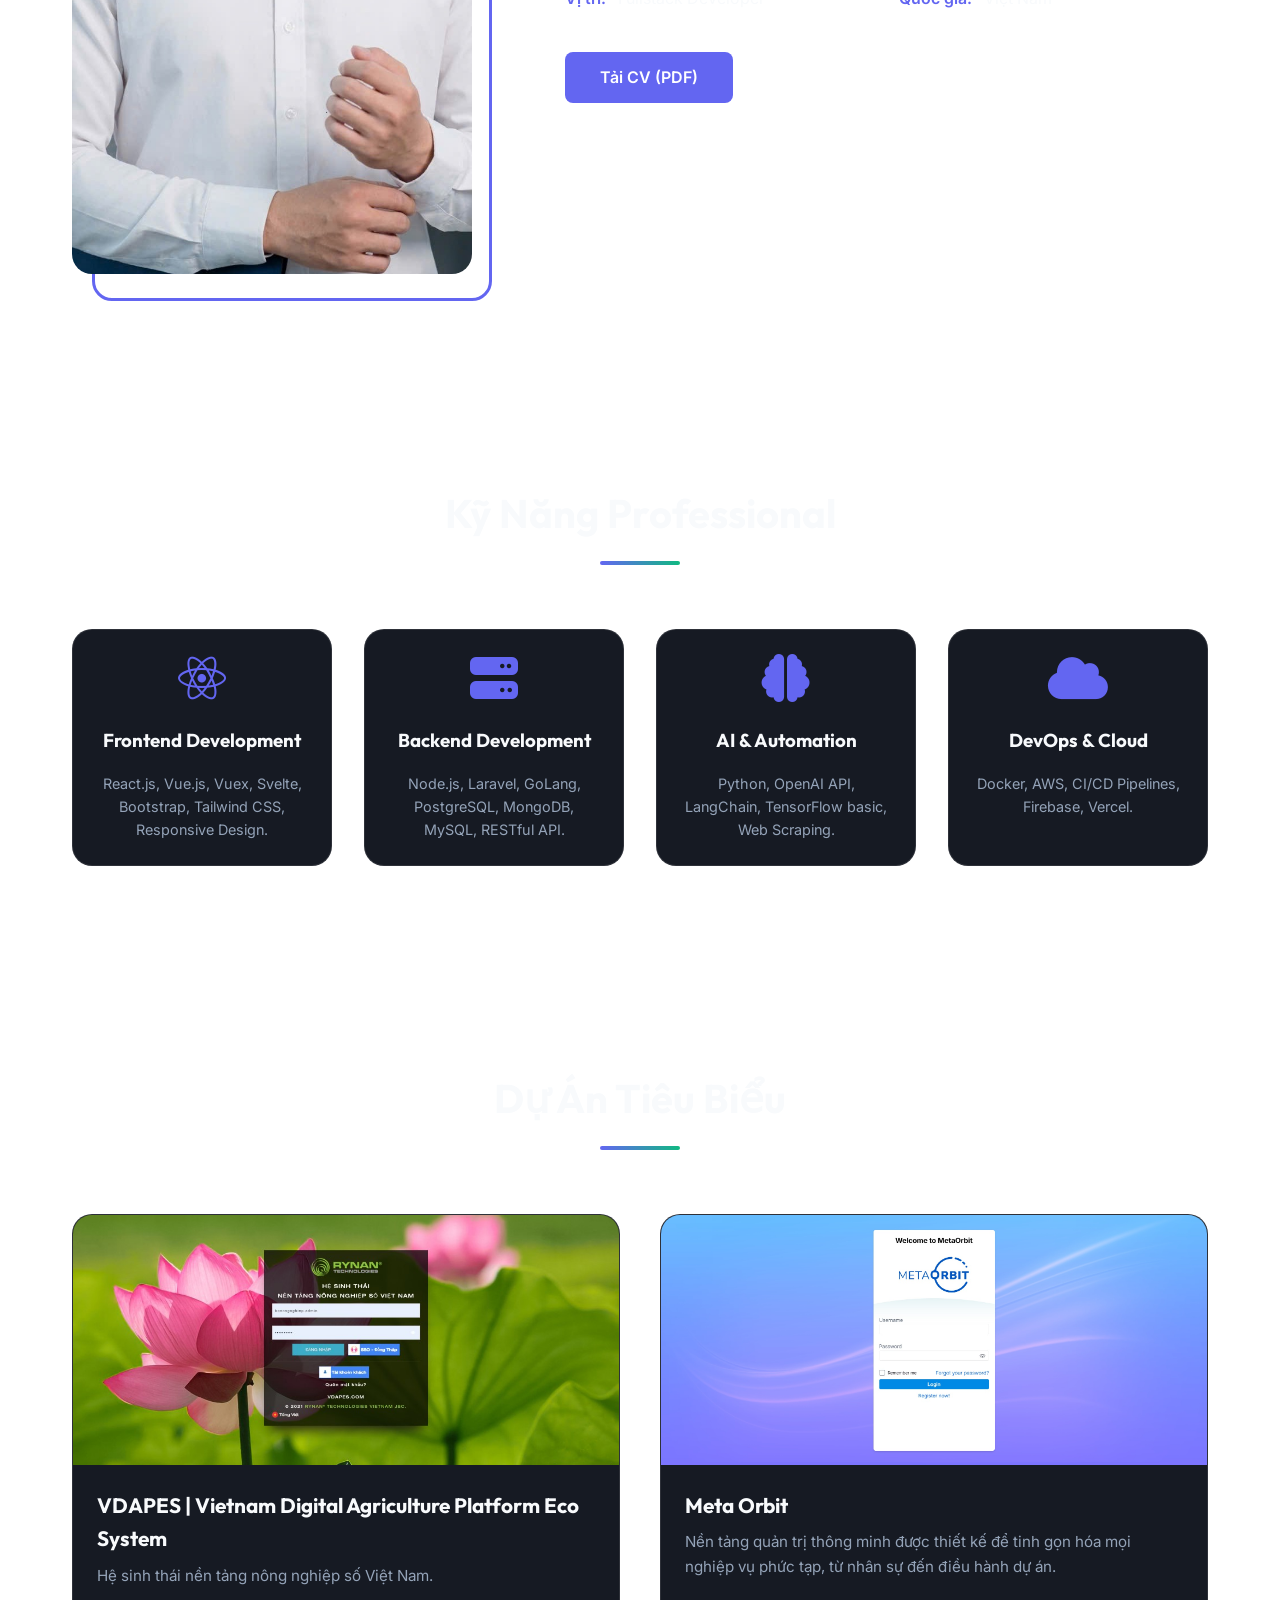
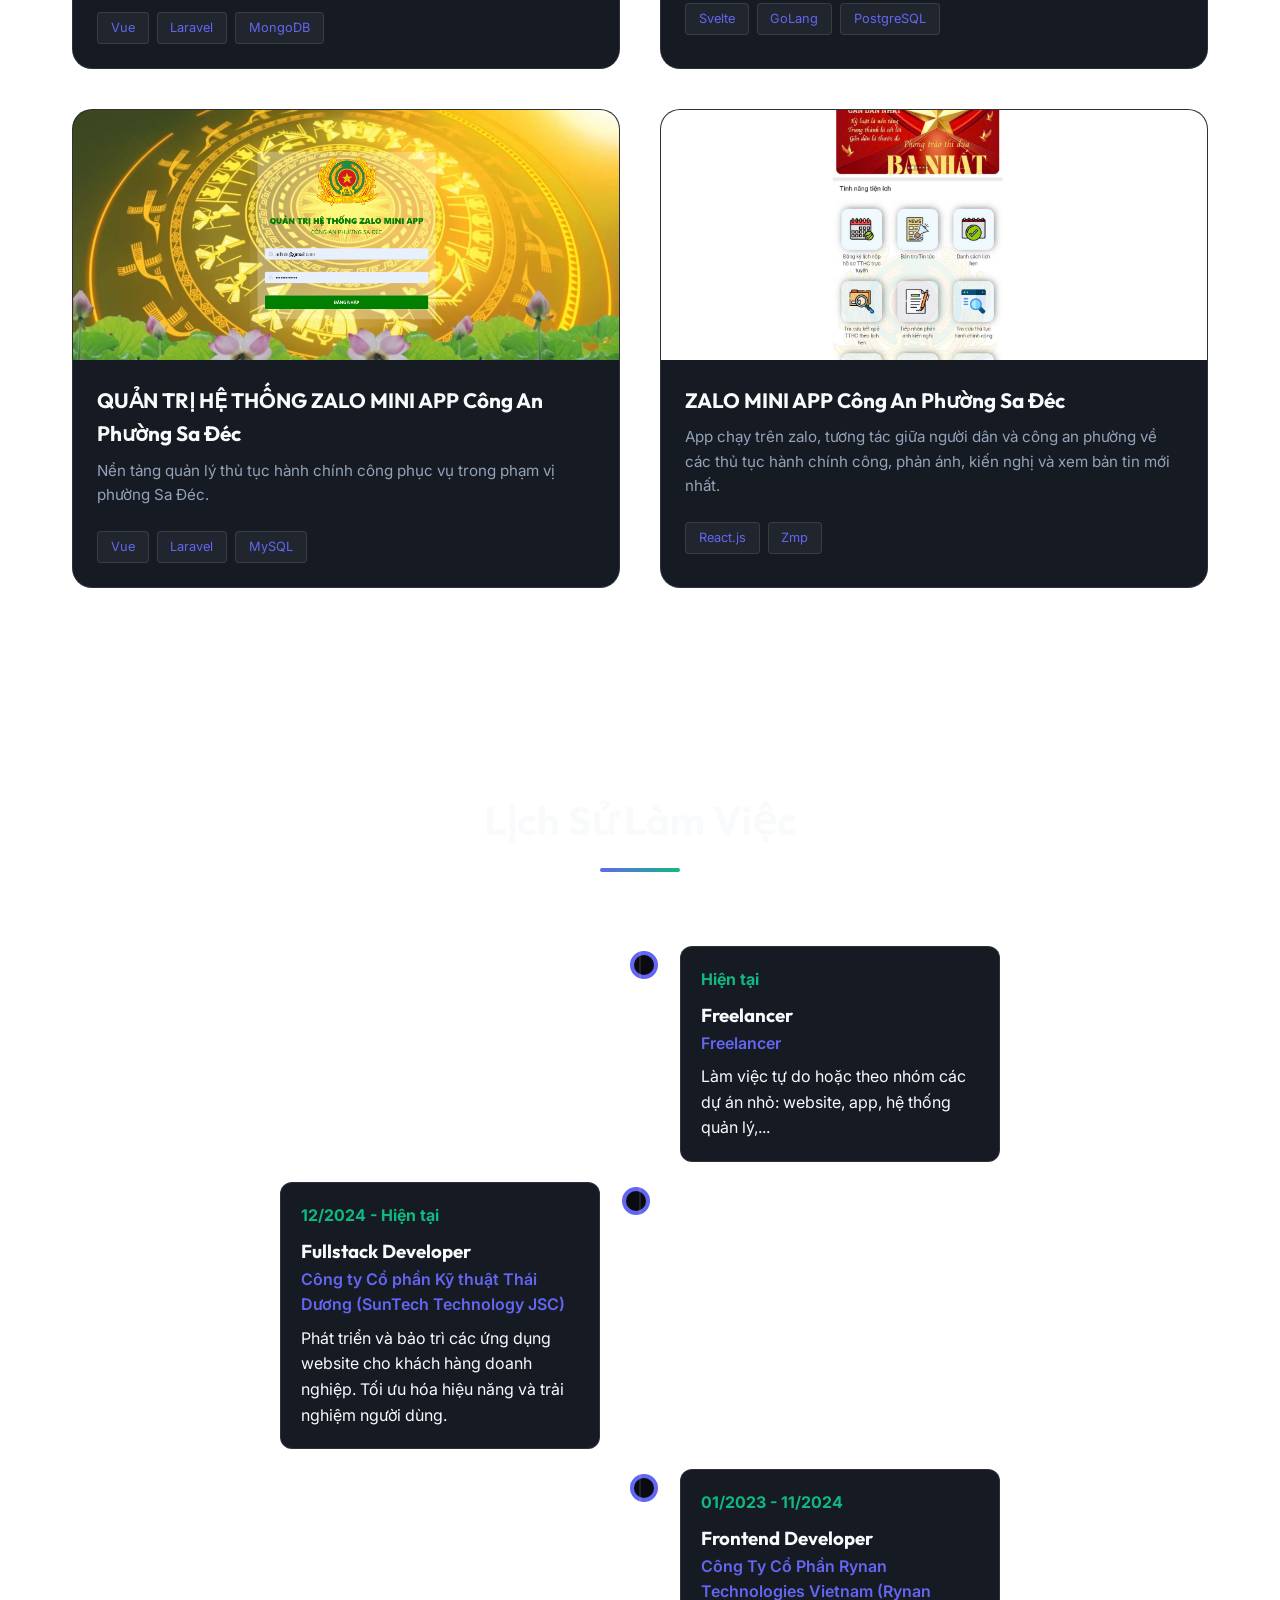
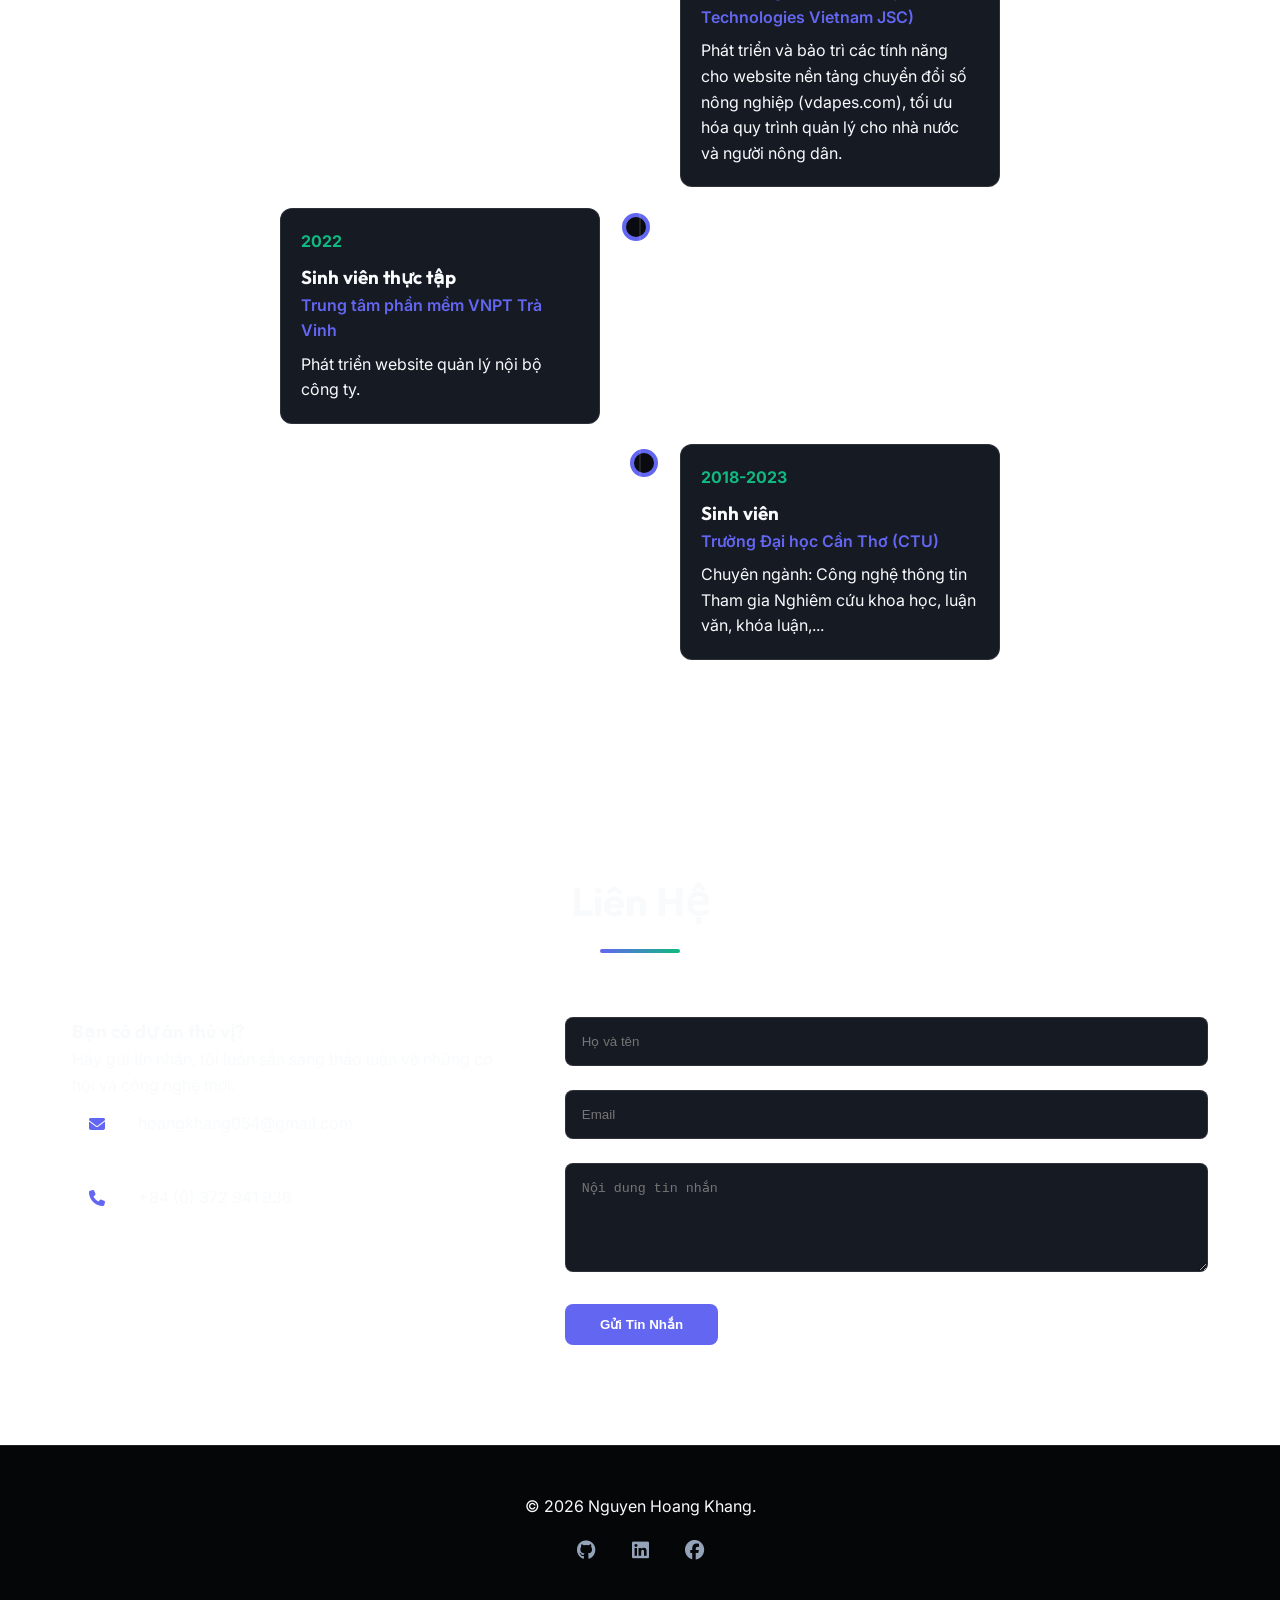
==== commit 28af1647: "add button scroll top" ====
--- a/index.html
+++ b/index.html
@@ -57,6 +57,11 @@
 
     <div id="app-footer"></div>
 
+    <!-- Scroll to Top Button -->
+    <button id="scroll-top" class="scroll-top" aria-label="Scroll to top">
+        <i class="fas fa-arrow-up"></i>
+    </button>
+
     <!-- Main Module Script -->
     <script type="module" src="script.js"></script>
 
--- a/global.css
+++ b/global.css
@@ -157,6 +157,14 @@
     display: inline-block;
     cursor: pointer;
     border: none;
+    white-space: nowrap; /* Chống xuống hàng */
+}
+
+@media (max-width: 576px) {
+    .btn {
+        padding: 0.7rem 1.2rem;
+        font-size: 0.9rem;
+    }
 }
 
 .btn-primary {
@@ -273,3 +281,56 @@
     border-color: var(--secondary-color);
     background-color: rgba(16, 185, 129, 0.1);
 }
+
+/* ===== Scroll to Top Button ===== */
+.scroll-top {
+    position: fixed;
+    bottom: 30px;
+    right: 30px;
+    width: 50px;
+    height: 50px;
+    background: var(--primary-color);
+    color: white;
+    border-radius: 14px;
+    border: none;
+    cursor: pointer;
+    display: flex;
+    align-items: center;
+    justify-content: center;
+    font-size: 1.1rem;
+    z-index: 500; /* Thấp hơn cursor (9999) để không chặn sự kiện chuột */
+    opacity: 0;
+    visibility: hidden;
+    pointer-events: none;
+    transform: translateY(16px) scale(0.85);
+    transition: opacity 0.35s ease, transform 0.35s cubic-bezier(0.34, 1.56, 0.64, 1), visibility 0.35s ease;
+    box-shadow: 0 8px 24px rgba(99, 102, 241, 0.35);
+}
+
+.scroll-top.show {
+    opacity: 1;
+    visibility: visible;
+    pointer-events: auto;
+    transform: translateY(0) scale(1);
+}
+
+.scroll-top:hover {
+    background: var(--primary-hover);
+    transform: translateY(-4px) scale(1.05);
+    box-shadow: 0 12px 28px rgba(99, 102, 241, 0.45);
+}
+
+.scroll-top:active {
+    transform: translateY(0) scale(0.95);
+    transition-duration: 0.1s;
+}
+
+@media (max-width: 768px) {
+    .scroll-top {
+        bottom: 20px;
+        right: 20px;
+        width: 44px;
+        height: 44px;
+        font-size: 1rem;
+    }
+}
--- a/components/hero/hero.css
+++ b/components/hero/hero.css
@@ -90,3 +90,17 @@
     .hero h1 { font-size: 3rem; }
     .main-heading { height: auto; min-height: 120px; }
 }
+
+@media (max-width: 576px) {
+    .sub-title { font-size: 1rem; }
+    .hero h1 { font-size: 2.2rem; }
+    .hero-description { font-size: 1rem; }
+    .hero-btns { 
+        gap: 0.8rem; 
+        display: flex; /* Đảm bảo là flex */
+        flex-direction: row; /* Ép nằm ngang */
+        justify-content: center;
+        width: 100%;
+        margin-top: 1.5rem;
+    }
+}
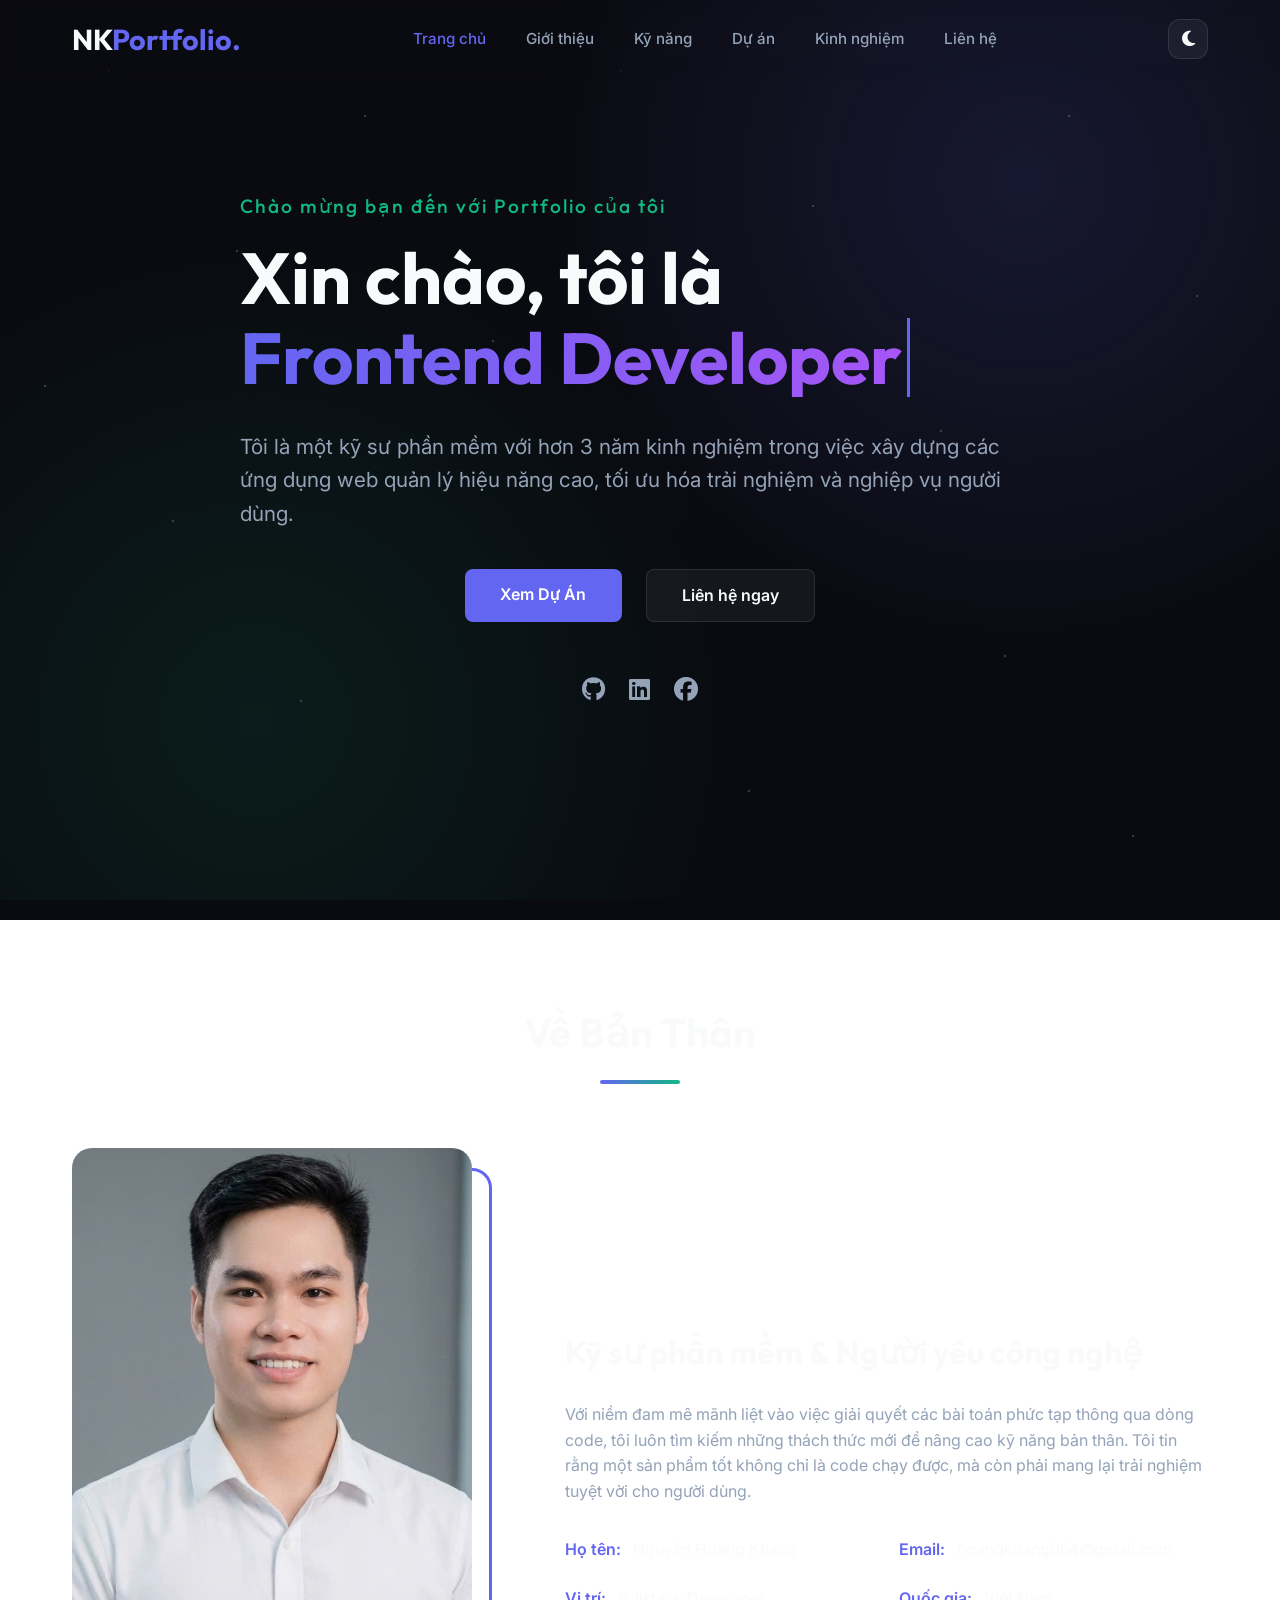
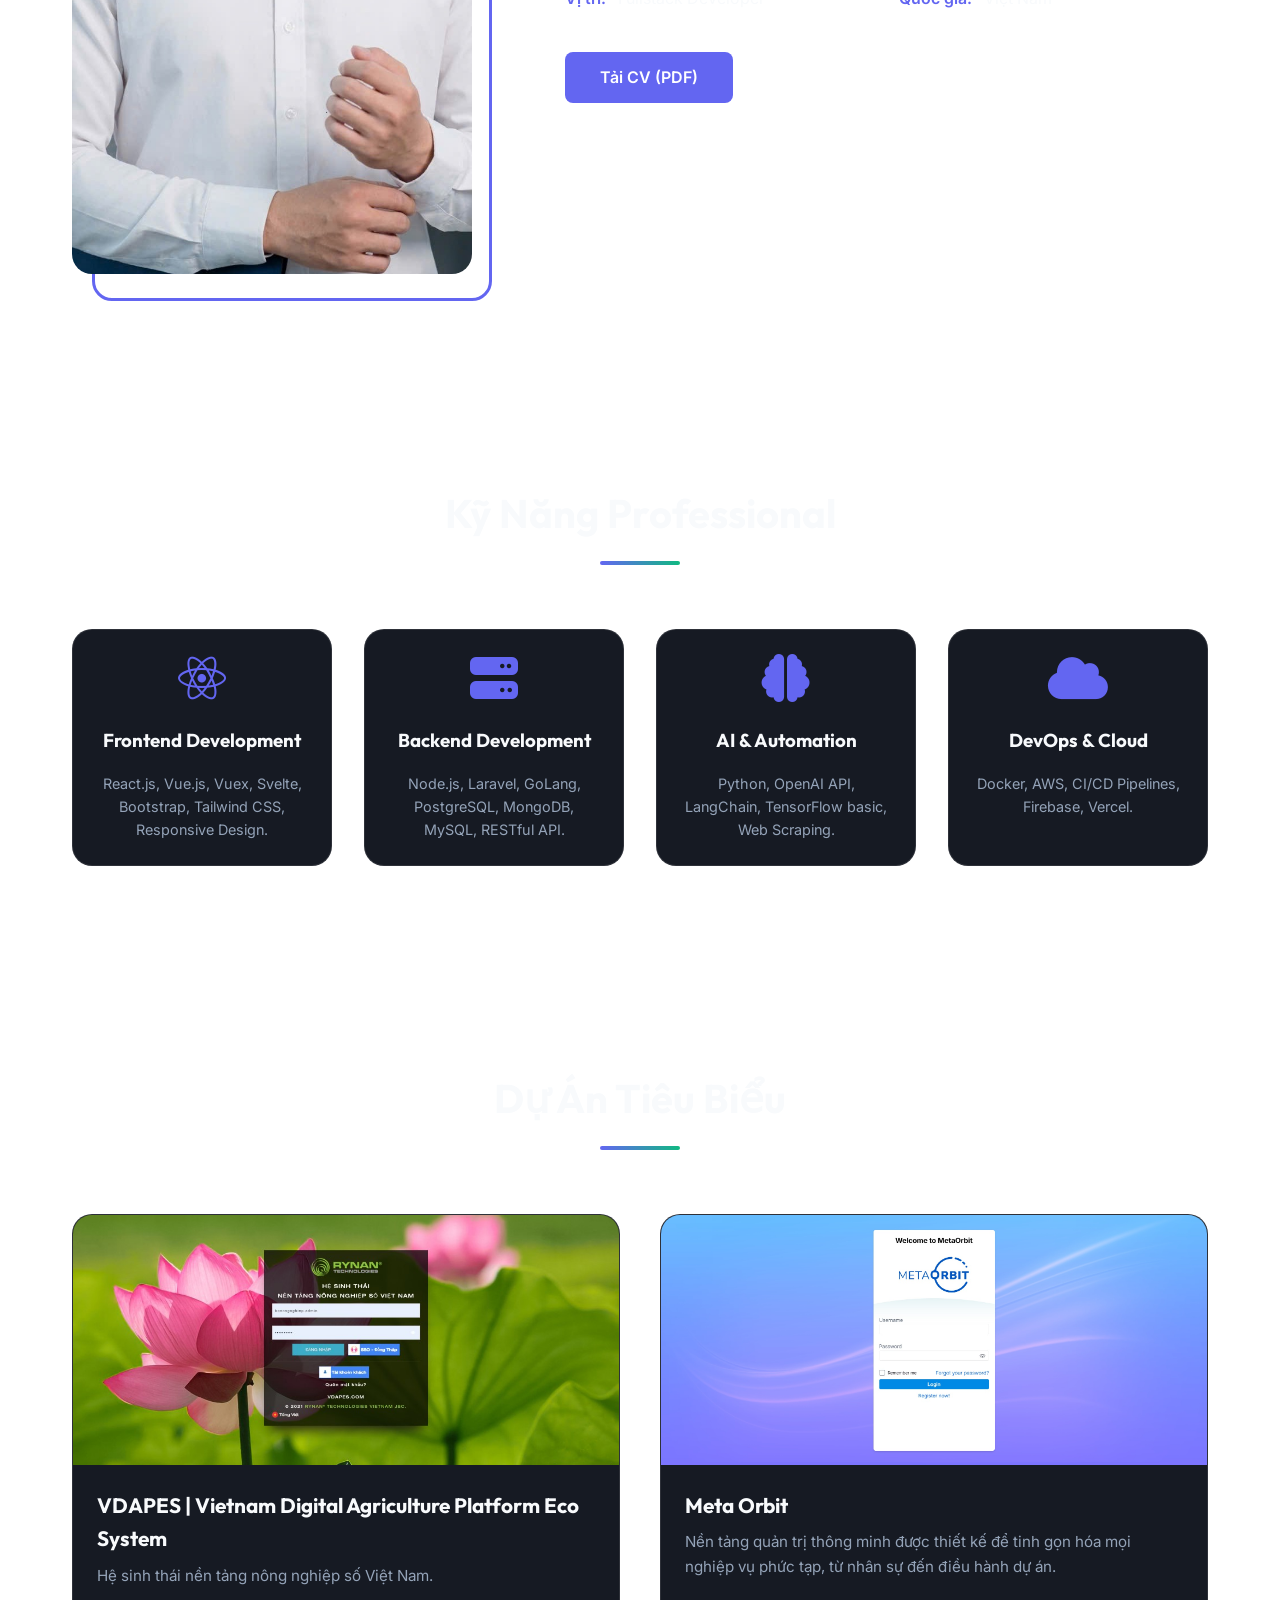
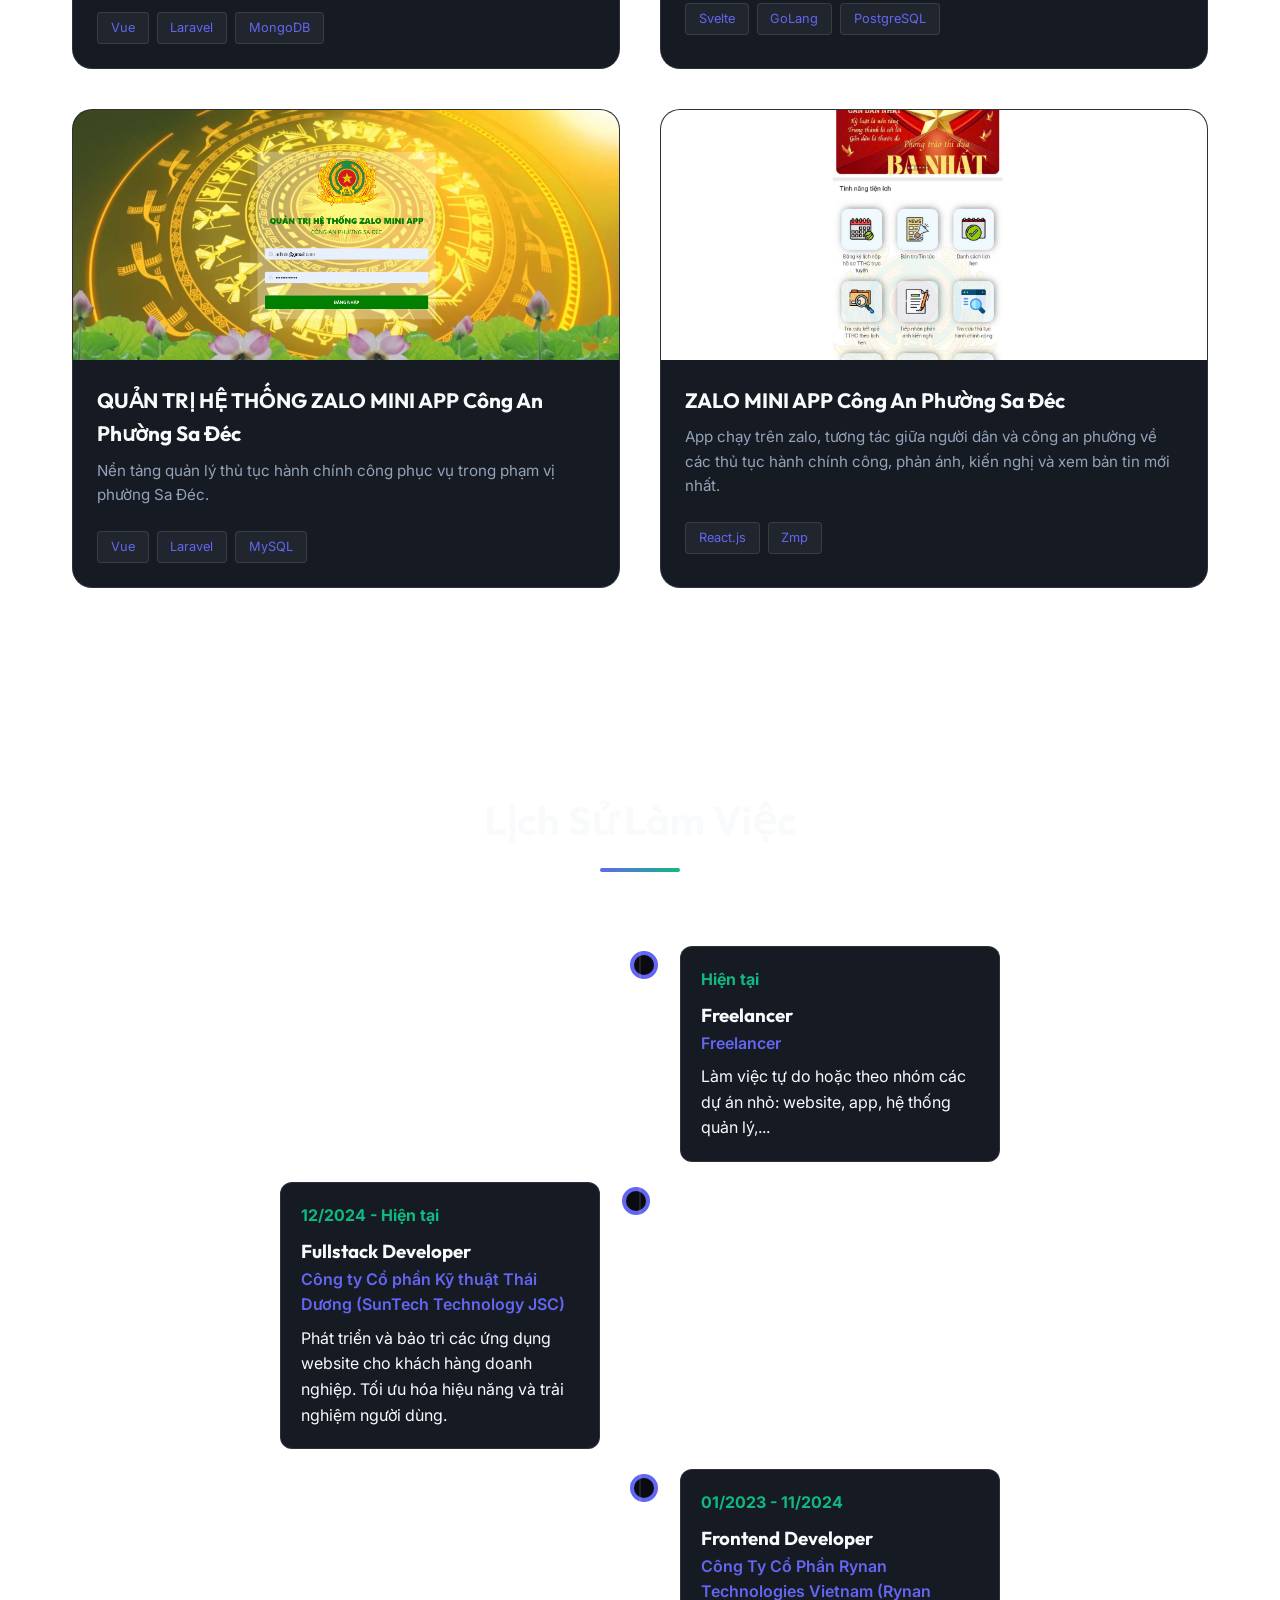
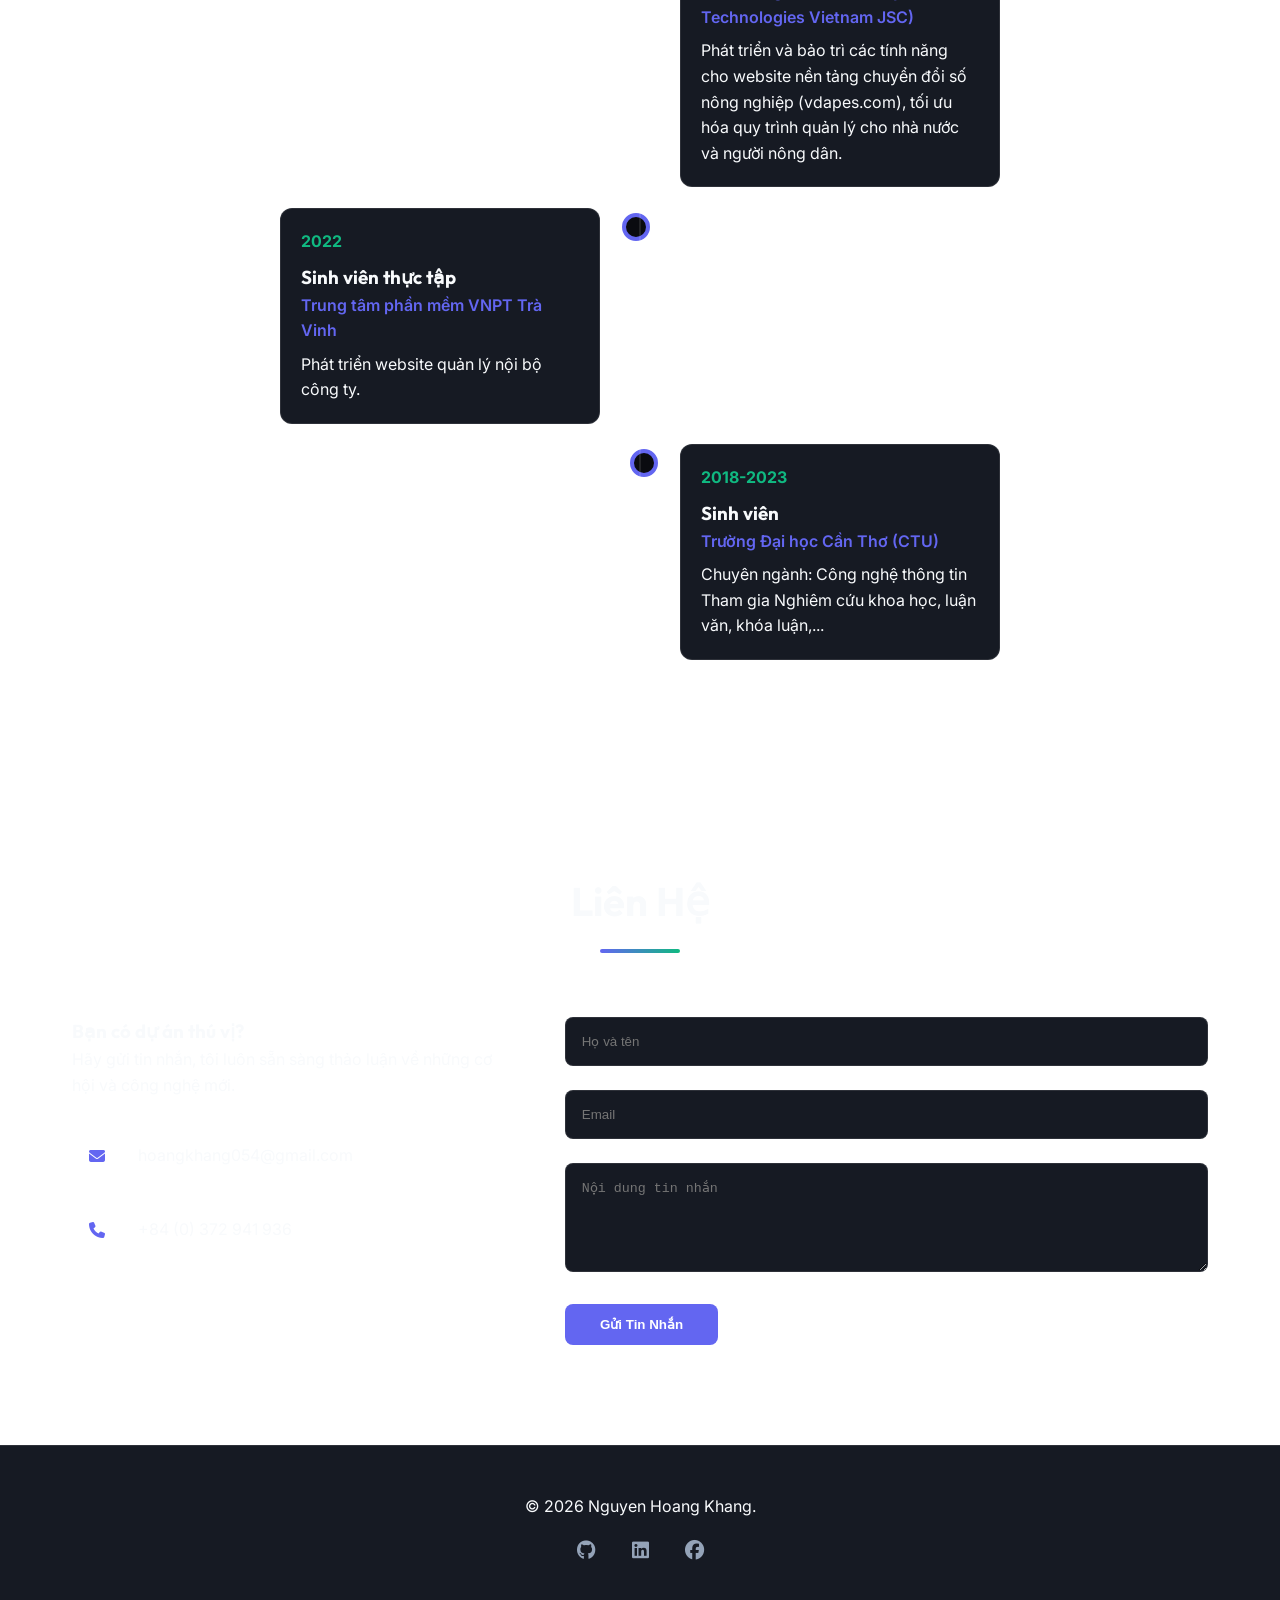
==== commit 852122bc: "fix width height and sunmit form" ====
--- a/index.html
+++ b/index.html
@@ -3,7 +3,7 @@
 <head>
     <meta charset="UTF-8">
     <meta name="viewport" content="width=device-width, initial-scale=1.0">
-    <title>NK Developer Portfolio</title>
+    <title>Nguyễn Hoàng Khang Portfolio</title>
     <link rel="icon" type="image/svg+xml" href="assets/images/favicon.svg">
     
     <!-- Google Fonts -->
@@ -39,6 +39,13 @@
         <div class="star"></div>
     </div>
 
+    <!-- Background Blobs (Premium Design for Light Mode) -->
+    <div class="bg-blobs">
+        <div class="blob blob-1"></div>
+        <div class="blob blob-2"></div>
+        <div class="blob blob-3"></div>
+    </div>
+
     <!-- Custom Cursor -->
     <div class="cursor-dot"></div>
     <div class="cursor-outline"></div>
--- a/global.css
+++ b/global.css
@@ -1,5 +1,5 @@
 :root {
-    /* Colors */
+    /* Colors (Dark Mode Default) */
     --primary-color: #6366f1;
     --primary-hover: #4f46e5;
     --secondary-color: #10b981;
@@ -14,16 +14,98 @@
     --transition: all 0.3s cubic-bezier(0.4, 0, 0.2, 1);
 }
 
+[data-theme="light"] {
+    --bg-dark: #f1f5f9;
+    --bg-card: #ffffff;
+    --text-main: #0f172a;
+    --text-muted: #475569;
+    --glass: rgba(0, 0, 0, 0.03);
+    --glass-border: rgba(0, 0, 0, 0.09);
+}
+
 /* Background Stars */
 .stars-container {
     position: fixed;
-    top: 0;
-    left: 0;
-    width: 100%;
-    height: 100vh;
+    inset: -20px; /* Bám lấy toàn bộ và tỏa dư ra ngoài 20px để chắc ăn không thấy viền */
     z-index: -1;
     overflow: hidden;
-    background-color: #0a0b10; /* Original dark background */
+    background-color: var(--bg-dark);
+    transition: background-color 0.4s ease;
+}
+
+/* Hide stars in light mode */
+[data-theme="light"] .stars-container::before,
+[data-theme="light"] .stars-container::after,
+[data-theme="light"] .star {
+    display: none;
+}
+
+/* Light mode: subtle dot grid */
+[data-theme="light"] .stars-container {
+    background: radial-gradient(circle at top right, #e2e8f0, #f8fafc 50%);
+}
+
+[data-theme="light"] .stars-container::after {
+    content: "";
+    position: absolute;
+    inset: 0;
+    background-image: radial-gradient(#cbd5e1 0.5px, transparent 0.5px);
+    background-size: 30px 30px;
+    opacity: 0.3;
+}
+
+/* Background Blobs Styles */
+.bg-blobs {
+    position: fixed;
+    inset: 0;
+    z-index: -2;
+    overflow: hidden;
+    display: none; /* Hide by default */
+}
+
+[data-theme="light"] .bg-blobs {
+    display: block;
+}
+
+.blob {
+    position: absolute;
+    border-radius: 50%;
+    filter: blur(80px);
+    opacity: 0.6;
+    animation: blob-float 25s infinite alternate ease-in-out;
+}
+
+.blob-1 {
+    width: 600px;
+    height: 600px;
+    background: rgba(99, 102, 241, 0.15);
+    top: -200px;
+    right: -100px;
+}
+
+.blob-2 {
+    width: 500px;
+    height: 500px;
+    background: rgba(16, 185, 129, 0.12);
+    bottom: -100px;
+    left: -100px;
+    animation-delay: -7s;
+}
+
+.blob-3 {
+    width: 400px;
+    height: 400px;
+    background: rgba(99, 102, 241, 0.1);
+    top: 40%;
+    left: 30%;
+    animation-delay: -12s;
+}
+
+@keyframes blob-float {
+    0% { transform: translate(0, 0) rotate(0deg) scale(1); }
+    33% { transform: translate(30px, -50px) rotate(120deg) scale(1.1); }
+    66% { transform: translate(-20px, 20px) rotate(240deg) scale(0.9); }
+    100% { transform: translate(0, 0) rotate(360deg) scale(1); }
 }
 
 /* Twinkling Static Stars */
@@ -103,8 +185,15 @@
     box-sizing: border-box;
 }
 
+html, body {
+    width: 100%;
+    margin: 0;
+    padding: 0;
+}
+
 html {
     scroll-behavior: smooth;
+    overflow-x: hidden;
 }
 
 body {
@@ -226,7 +315,7 @@
 
 footer {
     padding: 3rem 0;
-    background: #050608;
+    background: var(--bg-card);
     text-align: center;
     border-top: 1px solid var(--glass-border);
 }
--- a/components/navbar/navbar.css
+++ b/components/navbar/navbar.css
@@ -3,16 +3,16 @@
     top: 0;
     width: 100%;
     z-index: 1000;
-    padding: 1.5rem 0;
-    transition: var(--transition);
+    padding: 1rem 0;
+    transition: background 0.3s ease, border-bottom 0.3s ease, box-shadow 0.3s ease; /* Chỉ transition hiệu ứng, KHÔNG transition padding/height */
     backdrop-filter: blur(10px);
     background: transparent;
 }
 
 nav.scrolled {
-    padding: 1rem 0;
-    background: rgba(10, 11, 16, 0.9);
+    background: var(--bg-card);
     border-bottom: 1px solid var(--glass-border);
+    box-shadow: 0 4px 20px rgba(0, 0, 0, 0.1);
 }
 
 .container-nav {
@@ -50,6 +50,41 @@
     color: var(--primary-color);
 }
 
+.nav-extra {
+    display: flex;
+    align-items: center;
+    gap: 1rem;
+}
+
+.theme-toggle {
+    font-size: 1.1rem;
+    cursor: pointer;
+    color: var(--text-main);
+    transition: var(--transition);
+    width: 40px;
+    height: 40px;
+    display: flex;
+    align-items: center;
+    justify-content: center;
+    border-radius: 12px;
+    background: var(--glass);
+    border: 1px solid var(--glass-border);
+}
+
+.theme-toggle:hover {
+    color: var(--primary-color);
+    transform: translateY(-2px);
+    background: rgba(255, 255, 255, 0.1);
+}
+
+[data-theme="light"] .theme-toggle:hover {
+    background: rgba(0, 0, 0, 0.05);
+}
+
+.theme-toggle .fa-sun { display: none; }
+[data-theme="light"] .theme-toggle .fa-moon { display: none; }
+[data-theme="light"] .theme-toggle .fa-sun { display: block; }
+
 .menu-toggle {
     display: none;
     font-size: 1.5rem;
@@ -83,6 +118,7 @@
         top: 0;
         right: -100%;
         height: 100vh;
+        height: 100dvh;
         width: 260px; /* Thân menu nhỏ hơn */
         background: var(--bg-card);
         flex-direction: column;
--- a/components/hero/hero.css
+++ b/components/hero/hero.css
@@ -1,5 +1,6 @@
 .hero {
-    height: 100vh;
+    min-height: 100vh;
+    min-height: 100dvh;
     display: flex;
     align-items: center;
     justify-content: center;
--- a/components/contact/contact.css
+++ b/components/contact/contact.css
@@ -2,6 +2,10 @@
     display: grid;
     grid-template-columns: 1fr 1.5fr;
     gap: 4rem;
+}
+
+.contact-details {
+    margin-top: 2rem;
 }
 
 .detail-item {
@@ -32,7 +36,7 @@
     background: var(--bg-card);
     border: 1px solid var(--glass-border);
     border-radius: 8px;
-    color: white;
+    color: var(--text-main);
     outline: none;
     transition: var(--transition);
 }
@@ -44,3 +48,64 @@
 @media (max-width: 992px) {
     .contact-grid { grid-template-columns: 1fr; }
 }
+
+/* Success Popup */
+.success-popup {
+    position: fixed;
+    top: 0;
+    left: 0;
+    width: 100%;
+    height: 100dvh;
+    background: rgba(0, 0, 0, 0.6);
+    backdrop-filter: blur(8px);
+    z-index: 9999;
+    display: flex;
+    justify-content: center;
+    align-items: center;
+    opacity: 0;
+    visibility: hidden;
+    transition: var(--transition);
+}
+
+.success-popup.show {
+    opacity: 1;
+    visibility: visible;
+}
+
+.popup-content {
+    background: var(--bg-card);
+    border: 1px solid var(--glass-border);
+    padding: 3rem 2rem;
+    border-radius: 20px;
+    text-align: center;
+    max-width: 400px;
+    width: 90%;
+    transform: translateY(20px) scale(0.9);
+    transition: var(--transition);
+    box-shadow: 0 20px 40px rgba(0, 0, 0, 0.2);
+}
+
+.success-popup.show .popup-content {
+    transform: translateY(0) scale(1);
+}
+
+.popup-content i {
+    font-size: 4rem;
+    color: var(--secondary-color);
+    margin-bottom: 1.5rem;
+}
+
+.popup-content h3 {
+    font-size: 1.8rem;
+    margin-bottom: 0.5rem;
+    color: var(--text-main);
+}
+
+.popup-content p {
+    color: var(--text-muted);
+    margin-bottom: 2rem;
+}
+
+.popup-content .btn {
+    width: 100%;
+}
